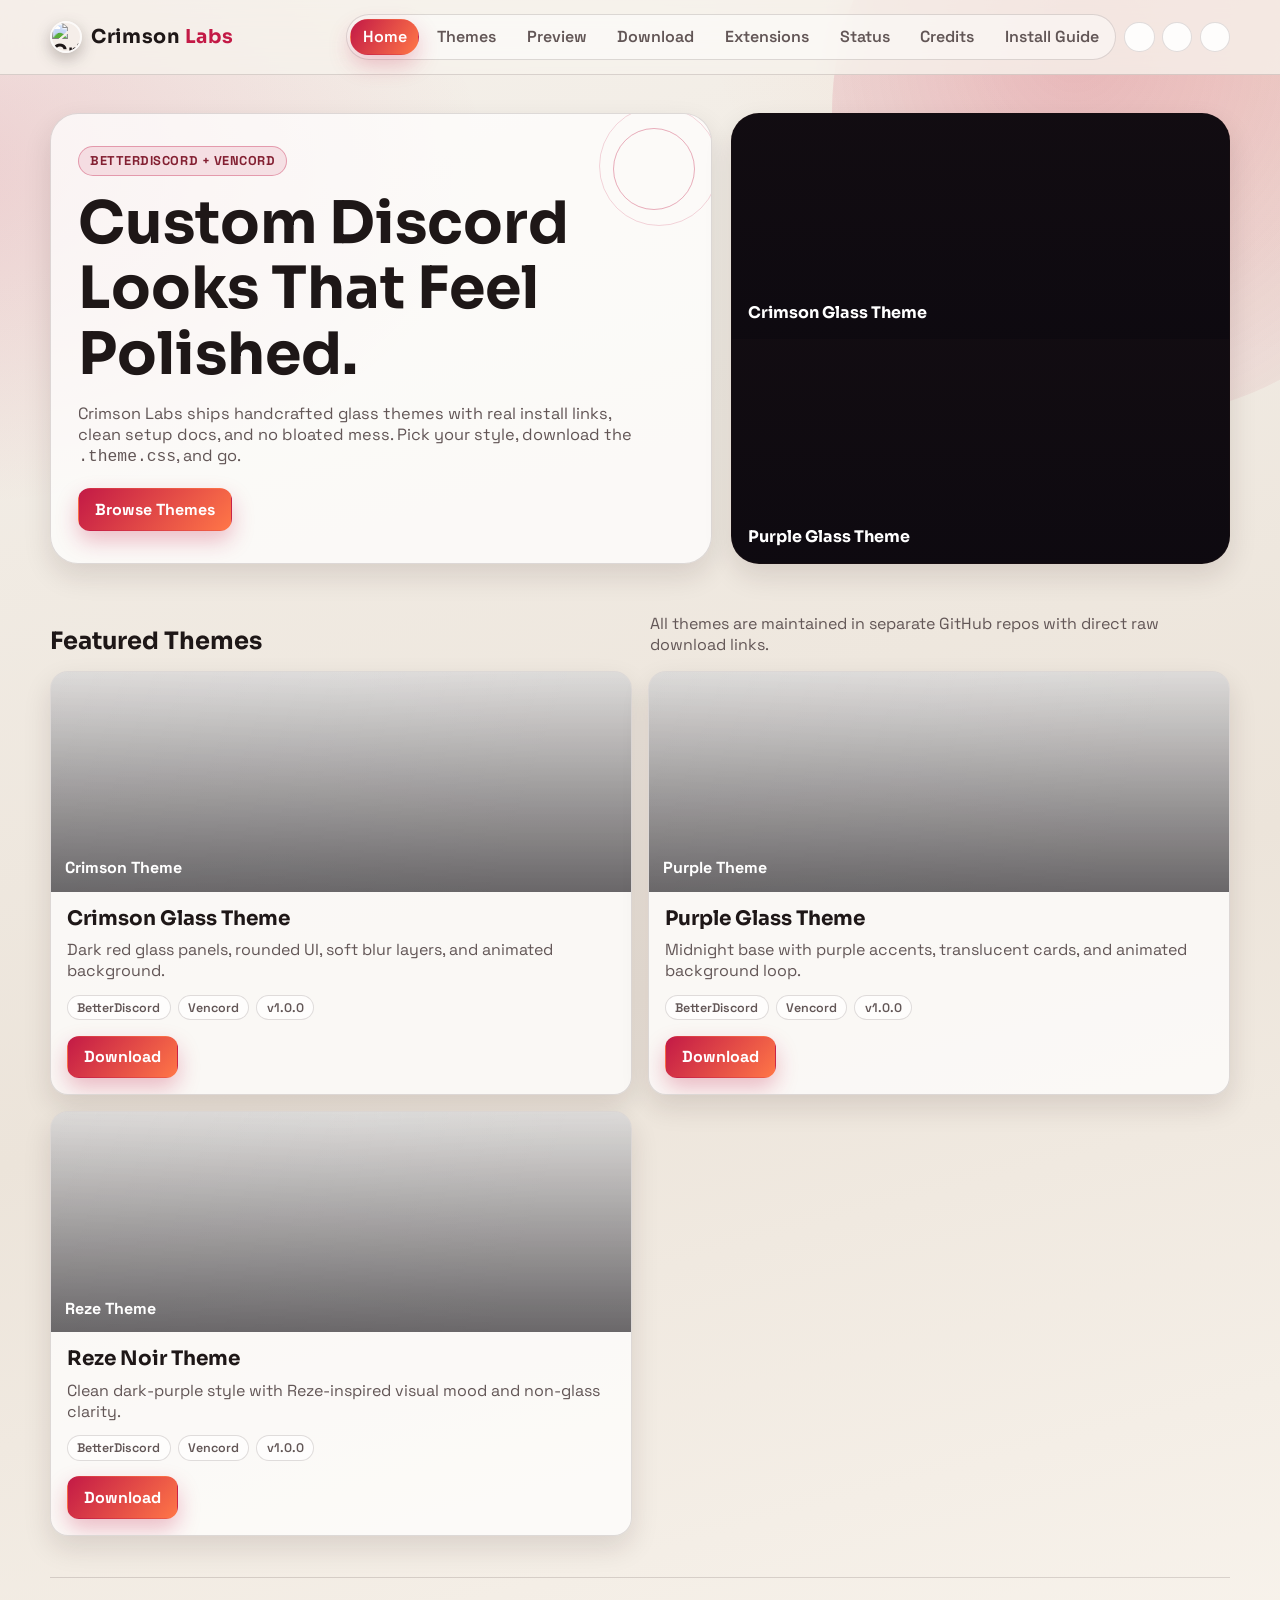
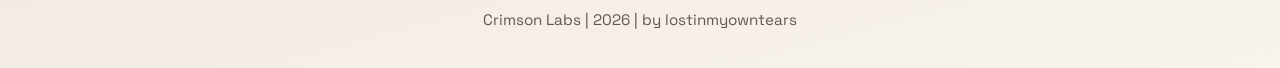
==== index.html @ ccd8589a "Integrate reze-theme across site and clean outdated text" ====
﻿<!doctype html>
<html lang="en">
  <head>
    <meta charset="UTF-8" />
    <meta name="viewport" content="width=device-width, initial-scale=1.0" />
    <title>Crimson Labs - Discord Themes</title>
    <meta
      name="description"
      content="Crimson Labs builds custom BetterDiscord and Vencord themes. Get direct downloads, install guides, and extension links."
    />
    <link rel="preconnect" href="https://fonts.googleapis.com" />
    <link rel="preconnect" href="https://fonts.gstatic.com" crossorigin />
    <link
      href="https://fonts.googleapis.com/css2?family=Sora:wght@500;700;800&family=Space+Grotesk:wght@400;500;600;700&display=swap"
      rel="stylesheet"
    />
    <link rel="stylesheet" href="assets/css/site.css" />
  </head>
  <body class="page-home">
    <header class="topbar">
      <div class="site-shell topbar-inner">
        <a class="brand" href="index.html">
          <img class="logo-mark" src="https://avatars.githubusercontent.com/u/284690579?v=4" alt="Crimson Labs avatar" />
          <span>Crimson <mark>Labs</mark></span>
        </a>
        <div class="top-right">
          <button class="nav-toggle" type="button" data-nav-toggle>Menu</button>
          <nav class="site-nav" data-nav>
            <a class="active" href="index.html">Home</a>
            <a href="themes.html">Themes</a>
            <a href="preview.html">Preview</a>
            <a href="download.html">Download</a>
            <a href="extensions.html">Extensions</a>
            <a href="status.html">Status</a>
            <a href="credits.html">Credits</a>
            <a href="install.html">Install Guide</a>
          </nav>
          <div class="social-top">
            <a class="social-dot" href="https://github.com/Crimson-Labs" target="_blank" rel="noreferrer" aria-label="GitHub">
              <img class="social-icon" src="https://cdn.simpleicons.org/github/181717" alt="" />
            </a>
            <a class="social-dot" href="https://discord.com/users/1503886610163433514" target="_blank" rel="noreferrer" aria-label="Discord">
              <img class="social-icon" src="https://cdn.simpleicons.org/discord/5865F2" alt="" />
            </a>
            <a class="social-dot" href="https://github.com/Crimson-Labs?tab=repositories" target="_blank" rel="noreferrer" aria-label="Repositories">
              <img class="social-icon" src="https://cdn.simpleicons.org/git/F05032" alt="" />
            </a>
          </div>
        </div>
      </div>
    </header>

    <main class="site-shell">
      <section class="hero">
        <div class="hero-copy fade-up">
          <span class="motion-ring r1"></span>
          <span class="motion-ring r2"></span>
          <span class="eyebrow">BetterDiscord + Vencord</span>
          <h1>Custom Discord Looks That Feel Polished.</h1>
          <p class="lead">
            Crimson Labs ships handcrafted glass themes with real install links, clean setup docs, and no bloated mess.
            Pick your style, download the <code>.theme.css</code>, and go.
          </p>
          <div class="cta-row">
            <a class="btn btn-primary" href="themes.html">Browse Themes</a>
          </div>
        </div>

        <aside class="hero-panel fade-up" data-parallax="7">
          <div class="theme-split">
            <div class="split-item crimson">
              <span class="split-label">Crimson Glass Theme</span>
            </div>
            <div class="split-item purple">
              <span class="split-label">Purple Glass Theme</span>
            </div>
          </div>
        </aside>
      </section>

      <section class="section">
        <div class="section-head fade-up">
          <h2>Featured Themes</h2>
          <p>All themes are maintained in separate GitHub repos with direct raw download links.</p>
        </div>

        <div class="grid">
          <article class="card fade-up">
            <div
              class="card-preview"
              style="background-image:url('https://raw.githubusercontent.com/Crimson-Labs/crimson-theme/main/crimson-bg.gif')"
            >
              <span>Crimson Theme</span>
            </div>
            <div class="card-body">
              <h3>Crimson Glass Theme</h3>
              <p>Dark red glass panels, rounded UI, soft blur layers, and animated background.</p>
              <div class="pill-row">
                <span class="pill">BetterDiscord</span>
                <span class="pill">Vencord</span>
                <span class="pill">v1.0.0</span>
              </div>
              <div class="actions">
                <a
                  class="btn btn-primary"
                  href="https://raw.githubusercontent.com/Crimson-Labs/crimson-theme/main/crimson.theme.css"
                  target="_blank"
                  rel="noreferrer"
                  >Download</a
                >
              </div>
            </div>
          </article>

          <article class="card fade-up">
            <div
              class="card-preview"
              style="background-image:url('https://raw.githubusercontent.com/Crimson-Labs/purple-theme/main/purple-bg.gif')"
            >
              <span>Purple Theme</span>
            </div>
            <div class="card-body">
              <h3>Purple Glass Theme</h3>
              <p>Midnight base with purple accents, translucent cards, and animated background loop.</p>
              <div class="pill-row">
                <span class="pill">BetterDiscord</span>
                <span class="pill">Vencord</span>
                <span class="pill">v1.0.0</span>
              </div>
              <div class="actions">
                <a
                  class="btn btn-primary"
                  href="https://raw.githubusercontent.com/Crimson-Labs/purple-theme/main/purple.theme.css"
                  target="_blank"
                  rel="noreferrer"
                  >Download</a
                >
              </div>
            </div>
          </article>

          <article class="card fade-up">
            <div
              class="card-preview"
              style="background-image:url('https://raw.githubusercontent.com/Crimson-Labs/reze-theme/main/reze-bg.png')"
            >
              <span>Reze Theme</span>
            </div>
            <div class="card-body">
              <h3>Reze Noir Theme</h3>
              <p>Clean dark-purple style with Reze-inspired visual mood and non-glass clarity.</p>
              <div class="pill-row">
                <span class="pill">BetterDiscord</span>
                <span class="pill">Vencord</span>
                <span class="pill">v1.0.0</span>
              </div>
              <div class="actions">
                <a
                  class="btn btn-primary"
                  href="https://raw.githubusercontent.com/Crimson-Labs/reze-theme/main/reze.theme.css"
                  target="_blank"
                  rel="noreferrer"
                  >Download</a
                >
              </div>
            </div>
          </article>
        </div>
      </section>

    </main>

    <footer class="site-shell footer">
      <p>Crimson Labs | 2026 | by lostinmyowntears</p>
    </footer>

    <script src="assets/js/site.js"></script>
  </body>
</html>
---- assets/css/site.css ----
:root {
  --bg: #f5f1eb;
  --bg-2: #ece4da;
  --surface: rgba(255, 255, 255, 0.72);
  --surface-strong: rgba(255, 255, 255, 0.9);
  --line: rgba(38, 20, 18, 0.14);
  --text: #1e1717;
  --text-muted: #625656;
  --accent: #c31a46;
  --accent-2: #ff7647;
  --shadow-soft: 0 12px 28px rgba(39, 16, 16, 0.12);
  --shadow-strong: 0 24px 58px rgba(39, 16, 16, 0.2);
  --radius-sm: 12px;
  --radius-md: 18px;
  --radius-lg: 28px;
  --max: 1180px;
}

*,
*::before,
*::after {
  box-sizing: border-box;
}

html {
  scroll-behavior: smooth;
}

body {
  margin: 0;
  min-height: 100vh;
  color: var(--text);
  font-family: "Space Grotesk", "Segoe UI", sans-serif;
  background:
    radial-gradient(900px 520px at -8% 10%, rgba(195, 26, 70, 0.16), transparent 66%),
    radial-gradient(860px 520px at 100% 0%, rgba(255, 118, 71, 0.12), transparent 68%),
    linear-gradient(165deg, var(--bg) 0%, var(--bg-2) 58%, #f8f3ec 100%);
  position: relative;
  overflow-x: hidden;
}

body::before,
body::after {
  content: "";
  position: fixed;
  z-index: -1;
  pointer-events: none;
}

body::before {
  width: 38rem;
  height: 38rem;
  border-radius: 50%;
  top: -12rem;
  right: -10rem;
  background: radial-gradient(circle at 40% 40%, rgba(195, 26, 70, 0.22), rgba(195, 26, 70, 0));
  animation: driftOrb 16s ease-in-out infinite alternate;
}

body::after {
  inset: 0;
  background-image: linear-gradient(rgba(255, 255, 255, 0.06) 1px, transparent 1px),
    linear-gradient(90deg, rgba(255, 255, 255, 0.06) 1px, transparent 1px);
  background-size: 44px 44px;
  mask-image: radial-gradient(circle at 50% 35%, rgba(0, 0, 0, 0.5), transparent 70%);
  opacity: 0.55;
}

@keyframes driftOrb {
  0% {
    transform: translateY(0) translateX(0) scale(1);
  }
  100% {
    transform: translateY(2.5rem) translateX(-2rem) scale(1.08);
  }
}

@keyframes glowPulse {
  0%,
  100% {
    opacity: 0.6;
    transform: scale(1);
  }
  50% {
    opacity: 1;
    transform: scale(1.06);
  }
}

@keyframes waveSweep {
  0% {
    transform: translateX(-35%) skewX(-25deg);
  }
  100% {
    transform: translateX(180%) skewX(-25deg);
  }
}

@keyframes floatCard {
  0%,
  100% {
    transform: translateY(0px);
  }
  50% {
    transform: translateY(-6px);
  }
}

a {
  color: inherit;
  text-decoration: none;
}

.site-shell {
  width: min(calc(100% - 2.2rem), var(--max));
  margin: 0 auto;
}

.topbar {
  position: sticky;
  top: 0;
  z-index: 20;
  backdrop-filter: blur(16px);
  background: rgba(247, 243, 236, 0.78);
  border-bottom: 1px solid var(--line);
}

.topbar-inner {
  display: flex;
  align-items: center;
  justify-content: space-between;
  gap: 1rem;
  padding: 0.9rem 0;
}

.brand {
  display: inline-flex;
  align-items: center;
  gap: 0.58rem;
  font-family: "Sora", sans-serif;
  font-size: 1.2rem;
  font-weight: 700;
  letter-spacing: 0.03em;
}

.brand mark {
  color: var(--accent);
  background: transparent;
  padding: 0;
}

.logo-mark {
  width: 2rem;
  height: 2rem;
  border-radius: 999px;
  object-fit: cover;
  border: 2px solid rgba(255, 255, 255, 0.7);
  box-shadow: 0 6px 16px rgba(20, 9, 9, 0.25);
}

.top-right {
  display: flex;
  align-items: center;
  gap: 0.55rem;
}

.site-nav {
  display: flex;
  align-items: center;
  gap: 0.35rem;
  padding: 0.2rem;
  border: 1px solid var(--line);
  border-radius: 999px;
  background: rgba(255, 255, 255, 0.45);
}

.site-nav a {
  font-weight: 600;
  color: var(--text-muted);
  border: 1px solid transparent;
  border-radius: 999px;
  padding: 0.43rem 0.72rem;
  transition: 0.22s ease;
  white-space: nowrap;
}

.site-nav a:hover {
  color: var(--text);
  border-color: var(--line);
  background: rgba(255, 255, 255, 0.56);
}

.site-nav a.active {
  color: #fff;
  border-color: transparent;
  background: linear-gradient(120deg, var(--accent), var(--accent-2));
  box-shadow: 0 10px 22px rgba(195, 26, 70, 0.25);
}

.social-top {
  display: flex;
  align-items: center;
  gap: 0.45rem;
}

.social-dot {
  width: 1.9rem;
  height: 1.9rem;
  display: inline-flex;
  align-items: center;
  justify-content: center;
  border-radius: 999px;
  border: 1px solid var(--line);
  background: var(--surface-strong);
  transition: transform 0.2s ease, box-shadow 0.2s ease;
}

.social-dot:hover {
  transform: translateY(-2px);
  box-shadow: 0 8px 18px rgba(195, 26, 70, 0.2);
}

.social-icon {
  width: 1.02rem;
  height: 1.02rem;
  display: block;
  object-fit: contain;
  margin: 0 auto;
}

.nav-toggle {
  display: none;
  border: 1px solid var(--line);
  background: var(--surface-strong);
  border-radius: 999px;
  padding: 0.45rem 0.8rem;
  font: inherit;
  font-weight: 600;
}

.hero {
  display: grid;
  grid-template-columns: 1.14fr 0.86fr;
  gap: 1.2rem;
  padding: 2.4rem 0 1.6rem;
}

.hero-copy {
  background: var(--surface);
  border: 1px solid var(--line);
  border-radius: var(--radius-lg);
  box-shadow: var(--shadow-soft);
  padding: 2rem 1.7rem;
  position: relative;
  overflow: hidden;
}

.hero-copy::after {
  content: "";
  position: absolute;
  inset: 0;
  background: linear-gradient(95deg, transparent 25%, rgba(255, 255, 255, 0.3) 50%, transparent 75%);
  transform: translateX(-130%);
  animation: waveSweep 7.5s ease-in-out infinite;
  pointer-events: none;
}

.eyebrow {
  display: inline-flex;
  align-items: center;
  gap: 0.4rem;
  border: 1px solid rgba(195, 26, 70, 0.35);
  background: rgba(195, 26, 70, 0.1);
  color: #832032;
  border-radius: 999px;
  padding: 0.32rem 0.7rem;
  font-size: 0.8rem;
  font-weight: 700;
  letter-spacing: 0.04em;
  text-transform: uppercase;
}

h1,
h2,
h3 {
  font-family: "Sora", sans-serif;
  line-height: 1.12;
  margin: 0;
}

h1 {
  margin-top: 0.95rem;
  font-size: clamp(2rem, 5vw, 3.65rem);
}

.lead {
  margin-top: 1rem;
  color: var(--text-muted);
  font-size: 1.02rem;
  max-width: 56ch;
}

.cta-row {
  margin-top: 1.4rem;
  display: flex;
  flex-wrap: wrap;
  gap: 0.65rem;
}

.btn {
  display: inline-flex;
  align-items: center;
  justify-content: center;
  gap: 0.45rem;
  padding: 0.62rem 1rem;
  border-radius: 12px;
  border: 1px solid transparent;
  font-weight: 700;
  transition: transform 0.22s ease, box-shadow 0.22s ease, background 0.22s ease;
}

.btn:hover {
  transform: translateY(-2px);
}

.btn-primary {
  color: #fff;
  background: linear-gradient(130deg, var(--accent), var(--accent-2));
  box-shadow: 0 10px 22px rgba(195, 26, 70, 0.28);
}

.btn-secondary {
  color: var(--text);
  background: rgba(255, 255, 255, 0.87);
  border-color: var(--line);
}

.hero-panel {
  border-radius: var(--radius-lg);
  border: 1px solid var(--line);
  overflow: hidden;
  box-shadow: var(--shadow-soft);
  background: #130d12;
  position: relative;
  animation: floatCard 6s ease-in-out infinite;
}

.theme-split {
  display: grid;
  grid-template-rows: 1fr 1fr;
  height: 100%;
  min-height: 380px;
}

.split-item {
  position: relative;
  overflow: hidden;
}

.split-item::before {
  content: "";
  position: absolute;
  inset: 0;
  background-size: cover;
  background-position: center;
  filter: saturate(115%);
  transform: scale(1.04);
}

.split-item::after {
  content: "";
  position: absolute;
  inset: 0;
  background: linear-gradient(to top, rgba(11, 8, 15, 0.66), rgba(11, 8, 15, 0.15));
}

.split-item.crimson::before {
  background-image: url("https://raw.githubusercontent.com/Crimson-Labs/crimson-theme/main/crimson-bg.gif");
}

.split-item.purple::before {
  background-image: url("https://raw.githubusercontent.com/Crimson-Labs/purple-theme/main/purple-bg.gif");
}

.split-item.reze::before {
  background-image: url("https://raw.githubusercontent.com/Crimson-Labs/reze-theme/main/reze-bg.png");
}

.split-label {
  position: absolute;
  left: 1rem;
  bottom: 1rem;
  z-index: 1;
  color: #fff;
  font-weight: 700;
  font-family: "Sora", sans-serif;
}

.section {
  padding: 1.45rem 0 2rem;
}

.section-head {
  display: flex;
  justify-content: space-between;
  align-items: end;
  gap: 1rem;
  margin-bottom: 1rem;
}

.section-head p {
  margin: 0;
  color: var(--text-muted);
  max-width: 58ch;
}

.grid {
  display: grid;
  grid-template-columns: repeat(2, minmax(0, 1fr));
  gap: 1rem;
}

.card {
  background: var(--surface);
  border: 1px solid var(--line);
  border-radius: var(--radius-md);
  overflow: hidden;
  box-shadow: var(--shadow-soft);
  transition: transform 0.28s ease, box-shadow 0.28s ease;
}

.card:hover {
  transform: translateY(-6px);
  box-shadow: var(--shadow-strong);
}

.card-preview {
  height: 220px;
  background-size: cover;
  background-position: center;
  position: relative;
}

.card-preview::before {
  content: "";
  position: absolute;
  inset: 0;
  background: linear-gradient(110deg, transparent 0%, rgba(255, 255, 255, 0.14) 45%, transparent 80%);
  animation: waveSweep 8s linear infinite;
}

.card-preview::after {
  content: "";
  position: absolute;
  inset: 0;
  background: linear-gradient(to top, rgba(9, 6, 11, 0.6), rgba(9, 6, 11, 0.12));
}

.card-preview span {
  position: absolute;
  left: 0.85rem;
  bottom: 0.85rem;
  z-index: 1;
  color: #fff;
  font-weight: 700;
}

.card-body {
  padding: 1rem;
}

.card-body h3 {
  font-size: 1.25rem;
}

.card-body p {
  margin: 0.55rem 0 0;
  color: var(--text-muted);
}

.pill-row {
  display: flex;
  flex-wrap: wrap;
  gap: 0.45rem;
  margin-top: 0.85rem;
}

.pill {
  border-radius: 999px;
  border: 1px solid var(--line);
  background: rgba(255, 255, 255, 0.66);
  padding: 0.24rem 0.58rem;
  font-size: 0.78rem;
  font-weight: 600;
  color: var(--text-muted);
}

.actions {
  margin-top: 0.95rem;
  display: flex;
  flex-wrap: wrap;
  gap: 0.55rem;
}

.inline-code {
  margin-top: 0.85rem;
  background: rgba(21, 16, 22, 0.94);
  color: #f4edf8;
  border-radius: 12px;
  border: 1px solid rgba(255, 255, 255, 0.1);
  padding: 0.75rem;
  font-family: "JetBrains Mono", Consolas, monospace;
  font-size: 0.82rem;
  overflow-x: auto;
}

.mini-grid {
  display: grid;
  grid-template-columns: repeat(3, minmax(0, 1fr));
  gap: 0.85rem;
}

.mini-card {
  background: var(--surface);
  border: 1px solid var(--line);
  border-radius: 16px;
  padding: 0.95rem;
  transition: transform 0.25s ease;
}

.mini-card:hover {
  transform: translateY(-4px);
}

.mini-card h3 {
  font-size: 1rem;
}

.mini-card p {
  color: var(--text-muted);
  margin: 0.5rem 0 0.85rem;
}

.list {
  margin: 0.6rem 0 0;
  padding-left: 1rem;
  color: var(--text-muted);
}

.list li + li {
  margin-top: 0.36rem;
}

.notice {
  margin-top: 1.1rem;
  border-radius: 16px;
  border: 1px solid rgba(195, 26, 70, 0.3);
  background: rgba(195, 26, 70, 0.09);
  padding: 0.9rem 1rem;
  color: #7a2839;
  font-weight: 600;
}

.footer {
  margin-top: 0.6rem;
  border-top: 1px solid var(--line);
  padding: 1rem 0 1.5rem;
  color: var(--text-muted);
  font-size: 0.95rem;
  text-align: center;
}

.fade-up {
  opacity: 0;
  transform: translateY(22px);
}

.fade-up.is-visible {
  opacity: 1;
  transform: translateY(0);
  transition: opacity 0.6s ease, transform 0.6s ease;
  transition-delay: var(--delay, 0ms);
}

.motion-ring {
  position: absolute;
  border-radius: 999px;
  border: 1px solid rgba(195, 26, 70, 0.35);
  pointer-events: none;
}

.motion-ring.r1 {
  width: 82px;
  height: 82px;
  right: 16px;
  top: 14px;
  animation: glowPulse 4.2s ease-in-out infinite;
}

.motion-ring.r2 {
  width: 120px;
  height: 120px;
  right: -8px;
  top: -8px;
  opacity: 0.5;
  animation: glowPulse 5.1s ease-in-out infinite reverse;
}

/* Themes page unique layout */
.theme-showcase {
  display: grid;
  gap: 1rem;
}

.theme-row {
  display: grid;
  grid-template-columns: 340px 1fr;
  border: 1px solid var(--line);
  border-radius: var(--radius-md);
  background: var(--surface);
  overflow: hidden;
  box-shadow: var(--shadow-soft);
}

.theme-art {
  min-height: 250px;
  position: relative;
  background-size: cover;
  background-position: center;
}

.preview-grid {
  display: grid;
  grid-template-columns: repeat(3, minmax(0, 1fr));
  gap: 1rem;
}

.preview-card {
  border: 1px solid var(--line);
  border-radius: var(--radius-md);
  background: var(--surface);
  overflow: hidden;
  box-shadow: var(--shadow-soft);
}

.preview-media {
  width: 100%;
  aspect-ratio: 16 / 10;
  object-fit: cover;
  display: block;
}

.preview-body {
  padding: 0.9rem;
}

.status-grid {
  display: grid;
  grid-template-columns: repeat(2, minmax(0, 1fr));
  gap: 0.85rem;
}

.status-card {
  border: 1px solid var(--line);
  border-radius: 14px;
  background: var(--surface);
  box-shadow: var(--shadow-soft);
  padding: 0.9rem;
}

.status-card h3 {
  font-size: 0.98rem;
}

.status-meta {
  margin-top: 0.7rem;
  display: grid;
  grid-template-columns: 1fr 1fr;
  gap: 0.55rem;
}

.status-meta div {
  border: 1px solid var(--line);
  border-radius: 10px;
  padding: 0.45rem 0.5rem;
  background: rgba(255, 255, 255, 0.66);
}

.status-meta small {
  display: block;
  color: var(--text-muted);
  font-size: 0.74rem;
}

.status-meta strong {
  font-size: 1rem;
}

.theme-art::after {
  content: "";
  position: absolute;
  inset: 0;
  background: linear-gradient(to top, rgba(8, 6, 10, 0.55), rgba(8, 6, 10, 0.05));
}

.theme-art span {
  position: absolute;
  left: 0.8rem;
  bottom: 0.8rem;
  z-index: 1;
  color: #fff;
  font-weight: 700;
}

.theme-content {
  padding: 1rem;
}

.theme-meta {
  margin-top: 0.9rem;
  display: grid;
  grid-template-columns: repeat(3, minmax(0, 1fr));
  gap: 0.6rem;
}

.meta-tile {
  border: 1px solid var(--line);
  border-radius: 12px;
  background: rgba(255, 255, 255, 0.62);
  padding: 0.6rem;
}

.meta-tile strong {
  display: block;
  font-size: 0.82rem;
}

.meta-tile span {
  color: var(--text-muted);
  font-size: 0.82rem;
}

/* Extensions page unique layout */
.extension-board {
  display: grid;
  grid-template-columns: 1fr 1fr;
  gap: 1rem;
}

.ext-column {
  border: 1px solid var(--line);
  border-radius: var(--radius-md);
  background: var(--surface);
  box-shadow: var(--shadow-soft);
  padding: 1rem;
}

.ext-column h3 {
  margin-bottom: 0.75rem;
}

.ext-item {
  display: grid;
  grid-template-columns: auto 1fr auto;
  align-items: center;
  gap: 0.7rem;
  border: 1px solid var(--line);
  border-radius: 12px;
  background: rgba(255, 255, 255, 0.68);
  padding: 0.65rem;
}

.ext-item + .ext-item {
  margin-top: 0.58rem;
}

.ext-index {
  width: 1.8rem;
  height: 1.8rem;
  border-radius: 999px;
  display: inline-flex;
  align-items: center;
  justify-content: center;
  font-size: 0.76rem;
  font-weight: 700;
  color: #fff;
  background: linear-gradient(120deg, var(--accent), var(--accent-2));
}

.ext-item p {
  margin: 0;
  color: var(--text-muted);
  font-size: 0.9rem;
}

.ext-item a {
  font-weight: 700;
  font-size: 0.86rem;
}

/* Install page unique layout */
.steps-flow {
  display: grid;
  gap: 0.8rem;
}

.step-card {
  display: grid;
  grid-template-columns: auto 1fr;
  gap: 0.85rem;
  border: 1px solid var(--line);
  border-radius: var(--radius-md);
  background: var(--surface);
  box-shadow: var(--shadow-soft);
  padding: 0.95rem;
}

.step-no {
  width: 2.2rem;
  height: 2.2rem;
  border-radius: 999px;
  display: inline-flex;
  align-items: center;
  justify-content: center;
  font-weight: 700;
  color: #fff;
  background: linear-gradient(120deg, var(--accent), var(--accent-2));
}

.step-card p {
  margin: 0.4rem 0 0;
  color: var(--text-muted);
}

/* Credits page unique layout */
.credits-shell {
  padding-top: 1.7rem;
}

.credits-intro {
  display: grid;
  grid-template-columns: 1.2fr 0.8fr;
  gap: 1rem;
  align-items: stretch;
}

.credits-title {
  border: 1px solid var(--line);
  border-radius: var(--radius-lg);
  background: var(--surface);
  box-shadow: var(--shadow-soft);
  padding: 1.4rem;
}

.credits-title h1 {
  margin-top: 0.65rem;
}

.credits-title p {
  margin: 0.75rem 0 0;
  color: var(--text-muted);
  max-width: 60ch;
}

.credits-quote {
  margin: 0;
  border: 1px solid var(--line);
  border-radius: var(--radius-lg);
  background: linear-gradient(145deg, rgba(255, 255, 255, 0.8), rgba(255, 242, 237, 0.72));
  box-shadow: var(--shadow-soft);
  padding: 1.4rem;
  display: grid;
  place-items: center;
  text-align: center;
  font-family: "Sora", sans-serif;
  font-size: 1.08rem;
  line-height: 1.35;
  color: #7a2a3e;
}

.credits-people {
  display: grid;
  grid-template-columns: 1fr 1fr;
  gap: 1rem;
}

.credit-spotlight {
  border: 1px solid var(--line);
  border-radius: var(--radius-md);
  background: var(--surface);
  box-shadow: var(--shadow-soft);
  padding: 1.1rem;
}

.credit-label {
  margin: 0;
  font-size: 0.76rem;
  text-transform: uppercase;
  letter-spacing: 0.08em;
  color: var(--text-muted);
}

.credit-spotlight h2 {
  margin-top: 0.45rem;
}

.credit-spotlight h2 a {
  text-decoration: underline;
  text-decoration-thickness: 2px;
  text-underline-offset: 4px;
}

.credit-spotlight p {
  margin: 0.55rem 0 0;
  color: var(--text-muted);
}

.credits-matrix .matrix-grid {
  display: grid;
  gap: 0.7rem;
}

.matrix-row {
  display: grid;
  grid-template-columns: 1fr 1fr auto;
  align-items: center;
  gap: 1rem;
  border: 1px solid var(--line);
  border-radius: 14px;
  background: var(--surface);
  box-shadow: var(--shadow-soft);
  padding: 0.85rem 0.95rem;
}

.matrix-row p {
  margin: 0;
  color: var(--text-muted);
}

.matrix-row a {
  font-weight: 700;
}

.tos-card {
  border: 1px solid var(--line);
  border-radius: var(--radius-md);
  background: var(--surface);
  box-shadow: var(--shadow-soft);
  padding: 0.75rem 1rem;
}

/* 404 center */
body.page-404 {
  display: flex;
  flex-direction: column;
}

body.page-404 main {
  flex: 1;
  display: grid;
  place-items: center;
}

body.page-404 .hero {
  grid-template-columns: 1fr;
  width: min(100%, 720px);
  padding: 1rem 0;
}

@media (max-width: 1024px) {
  .top-right {
    gap: 0.45rem;
  }

  .site-nav a {
    padding: 0.42rem 0.7rem;
  }
}

@media (max-width: 960px) {
  .hero {
    grid-template-columns: 1fr;
  }

  .theme-split {
    min-height: 300px;
  }

  .grid,
  .mini-grid,
  .extension-board,
  .preview-grid,
  .status-grid {
    grid-template-columns: 1fr;
  }

  .theme-row {
    grid-template-columns: 1fr;
  }

  .theme-meta {
    grid-template-columns: 1fr;
  }

  .credits-intro,
  .credits-people {
    grid-template-columns: 1fr;
  }

  .matrix-row {
    grid-template-columns: 1fr;
    gap: 0.35rem;
  }
}

@media (max-width: 760px) {
  .topbar-inner {
    flex-wrap: wrap;
  }

  .top-right {
    width: 100%;
    display: grid;
    grid-template-columns: 1fr auto;
    align-items: center;
  }

  .nav-toggle {
    display: inline-flex;
  }

  .site-nav {
    grid-column: 1 / -1;
    width: 100%;
    display: none;
    border-top: 1px solid var(--line);
    padding-top: 0.7rem;
    margin-top: 0.35rem;
    flex-wrap: wrap;
  }

  .site-nav.open {
    display: flex;
  }

  body::before {
    width: 28rem;
    height: 28rem;
  }
}

@media (prefers-reduced-motion: reduce) {
  *,
  *::before,
  *::after {
    animation: none !important;
    transition: none !important;
    scroll-behavior: auto !important;
  }
}
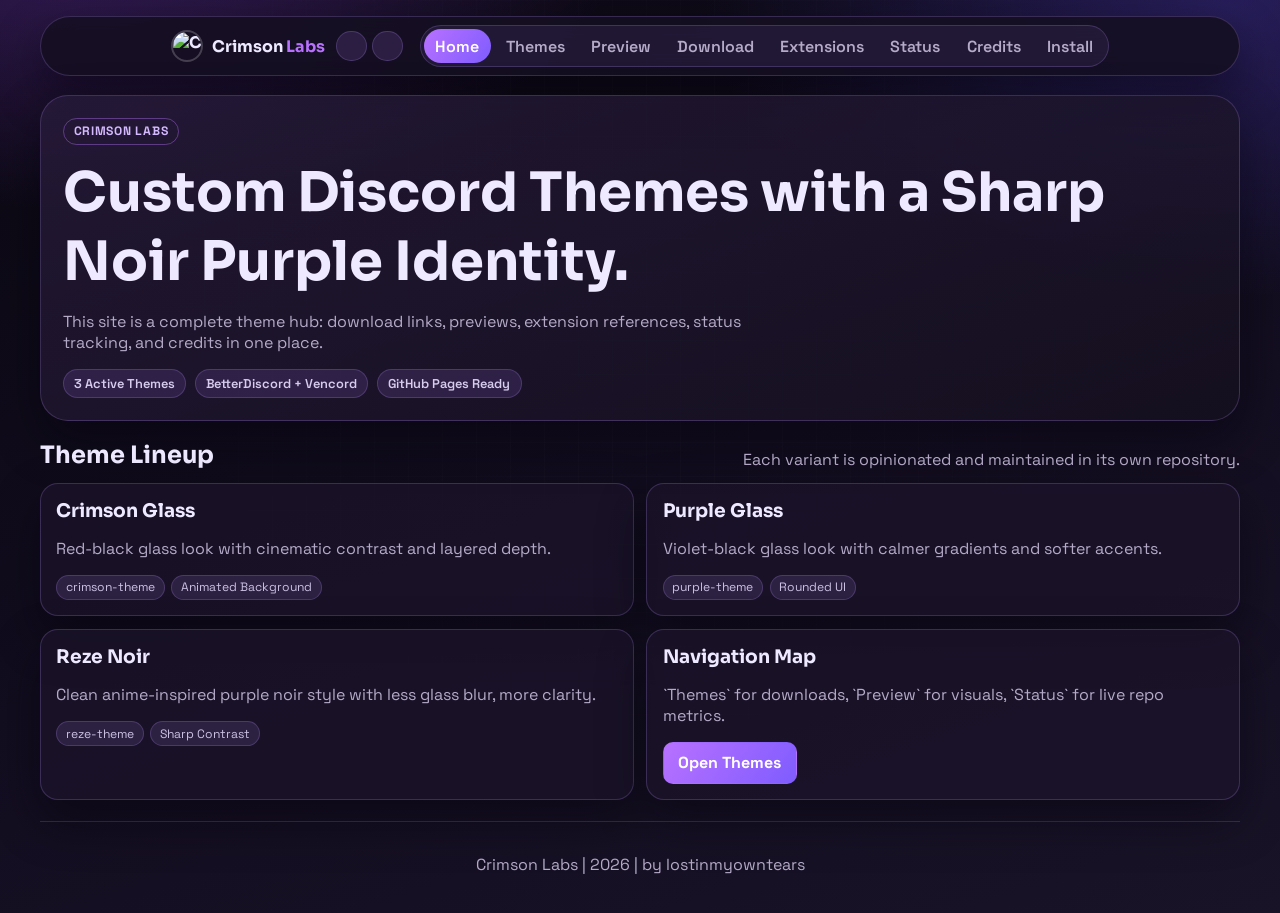
==== commit 3fd3f276: "Full noir-purple redesign, reze-theme integration, unique page layouts, and 404 parity" ====
--- a/index.html
+++ b/index.html
@@ -1,13 +1,10 @@
-﻿<!doctype html>
+<!doctype html>
 <html lang="en">
   <head>
     <meta charset="UTF-8" />
     <meta name="viewport" content="width=device-width, initial-scale=1.0" />
-    <title>Crimson Labs - Discord Themes</title>
-    <meta
-      name="description"
-      content="Crimson Labs builds custom BetterDiscord and Vencord themes. Get direct downloads, install guides, and extension links."
-    />
+    <title>Crimson Labs - Home</title>
+    <meta name="description" content="Crimson Labs custom themes for BetterDiscord and Vencord." />
     <link rel="preconnect" href="https://fonts.googleapis.com" />
     <link rel="preconnect" href="https://fonts.gstatic.com" crossorigin />
     <link
@@ -17,165 +14,100 @@
     <link rel="stylesheet" href="assets/css/site.css" />
   </head>
   <body class="page-home">
-    <header class="topbar">
+    <header class="topbar-wrap">
       <div class="site-shell topbar-inner">
         <a class="brand" href="index.html">
           <img class="logo-mark" src="https://avatars.githubusercontent.com/u/284690579?v=4" alt="Crimson Labs avatar" />
           <span>Crimson <mark>Labs</mark></span>
         </a>
-        <div class="top-right">
-          <button class="nav-toggle" type="button" data-nav-toggle>Menu</button>
-          <nav class="site-nav" data-nav>
-            <a class="active" href="index.html">Home</a>
-            <a href="themes.html">Themes</a>
-            <a href="preview.html">Preview</a>
-            <a href="download.html">Download</a>
-            <a href="extensions.html">Extensions</a>
-            <a href="status.html">Status</a>
-            <a href="credits.html">Credits</a>
-            <a href="install.html">Install Guide</a>
-          </nav>
-          <div class="social-top">
-            <a class="social-dot" href="https://github.com/Crimson-Labs" target="_blank" rel="noreferrer" aria-label="GitHub">
-              <img class="social-icon" src="https://cdn.simpleicons.org/github/181717" alt="" />
-            </a>
-            <a class="social-dot" href="https://discord.com/users/1503886610163433514" target="_blank" rel="noreferrer" aria-label="Discord">
-              <img class="social-icon" src="https://cdn.simpleicons.org/discord/5865F2" alt="" />
-            </a>
-            <a class="social-dot" href="https://github.com/Crimson-Labs?tab=repositories" target="_blank" rel="noreferrer" aria-label="Repositories">
-              <img class="social-icon" src="https://cdn.simpleicons.org/git/F05032" alt="" />
-            </a>
-          </div>
+        <div class="social-top">
+          <a class="social-dot" href="https://github.com/Crimson-Labs" target="_blank" rel="noreferrer" aria-label="GitHub">
+            <img class="social-icon" src="https://cdn.simpleicons.org/github/ffffff" alt="" />
+          </a>
+          <a class="social-dot" href="https://discord.com/users/1503886610163433514" target="_blank" rel="noreferrer" aria-label="Discord">
+            <img class="social-icon" src="https://cdn.simpleicons.org/discord/ffffff" alt="" />
+          </a>
         </div>
+        <button class="nav-toggle" type="button" data-nav-toggle>Menu</button>
+        <nav class="site-nav" data-nav>
+          <a class="active" href="index.html">Home</a>
+          <a href="themes.html">Themes</a>
+          <a href="preview.html">Preview</a>
+          <a href="download.html">Download</a>
+          <a href="extensions.html">Extensions</a>
+          <a href="status.html">Status</a>
+          <a href="credits.html">Credits</a>
+          <a href="install.html">Install</a>
+        </nav>
       </div>
     </header>
 
     <main class="site-shell">
-      <section class="hero">
-        <div class="hero-copy fade-up">
-          <span class="motion-ring r1"></span>
-          <span class="motion-ring r2"></span>
-          <span class="eyebrow">BetterDiscord + Vencord</span>
-          <h1>Custom Discord Looks That Feel Polished.</h1>
-          <p class="lead">
-            Crimson Labs ships handcrafted glass themes with real install links, clean setup docs, and no bloated mess.
-            Pick your style, download the <code>.theme.css</code>, and go.
-          </p>
-          <div class="cta-row">
-            <a class="btn btn-primary" href="themes.html">Browse Themes</a>
-          </div>
+      <section class="hero fade-up">
+        <span class="eyebrow">Crimson Labs</span>
+        <h1>Custom Discord Themes with a Sharp Noir Purple Identity.</h1>
+        <p class="lead">
+          This site is a complete theme hub: download links, previews, extension references, status tracking, and credits in one place.
+        </p>
+        <div class="hero-metrics">
+          <span class="chip">3 Active Themes</span>
+          <span class="chip">BetterDiscord + Vencord</span>
+          <span class="chip">GitHub Pages Ready</span>
         </div>
-
-        <aside class="hero-panel fade-up" data-parallax="7">
-          <div class="theme-split">
-            <div class="split-item crimson">
-              <span class="split-label">Crimson Glass Theme</span>
-            </div>
-            <div class="split-item purple">
-              <span class="split-label">Purple Glass Theme</span>
-            </div>
-          </div>
-        </aside>
       </section>
 
       <section class="section">
         <div class="section-head fade-up">
-          <h2>Featured Themes</h2>
-          <p>All themes are maintained in separate GitHub repos with direct raw download links.</p>
+          <h2>Theme Lineup</h2>
+          <p>Each variant is opinionated and maintained in its own repository.</p>
         </div>
-
         <div class="grid">
           <article class="card fade-up">
-            <div
-              class="card-preview"
-              style="background-image:url('https://raw.githubusercontent.com/Crimson-Labs/crimson-theme/main/crimson-bg.gif')"
-            >
-              <span>Crimson Theme</span>
-            </div>
             <div class="card-body">
-              <h3>Crimson Glass Theme</h3>
-              <p>Dark red glass panels, rounded UI, soft blur layers, and animated background.</p>
+              <h3>Crimson Glass</h3>
+              <p>Red-black glass look with cinematic contrast and layered depth.</p>
               <div class="pill-row">
-                <span class="pill">BetterDiscord</span>
-                <span class="pill">Vencord</span>
-                <span class="pill">v1.0.0</span>
-              </div>
-              <div class="actions">
-                <a
-                  class="btn btn-primary"
-                  href="https://raw.githubusercontent.com/Crimson-Labs/crimson-theme/main/crimson.theme.css"
-                  target="_blank"
-                  rel="noreferrer"
-                  >Download</a
-                >
+                <span class="pill">crimson-theme</span>
+                <span class="pill">Animated Background</span>
               </div>
             </div>
           </article>
-
           <article class="card fade-up">
-            <div
-              class="card-preview"
-              style="background-image:url('https://raw.githubusercontent.com/Crimson-Labs/purple-theme/main/purple-bg.gif')"
-            >
-              <span>Purple Theme</span>
-            </div>
             <div class="card-body">
-              <h3>Purple Glass Theme</h3>
-              <p>Midnight base with purple accents, translucent cards, and animated background loop.</p>
+              <h3>Purple Glass</h3>
+              <p>Violet-black glass look with calmer gradients and softer accents.</p>
               <div class="pill-row">
-                <span class="pill">BetterDiscord</span>
-                <span class="pill">Vencord</span>
-                <span class="pill">v1.0.0</span>
-              </div>
-              <div class="actions">
-                <a
-                  class="btn btn-primary"
-                  href="https://raw.githubusercontent.com/Crimson-Labs/purple-theme/main/purple.theme.css"
-                  target="_blank"
-                  rel="noreferrer"
-                  >Download</a
-                >
+                <span class="pill">purple-theme</span>
+                <span class="pill">Rounded UI</span>
               </div>
             </div>
           </article>
-
           <article class="card fade-up">
-            <div
-              class="card-preview"
-              style="background-image:url('https://raw.githubusercontent.com/Crimson-Labs/reze-theme/main/reze-bg.png')"
-            >
-              <span>Reze Theme</span>
+            <div class="card-body">
+              <h3>Reze Noir</h3>
+              <p>Clean anime-inspired purple noir style with less glass blur, more clarity.</p>
+              <div class="pill-row">
+                <span class="pill">reze-theme</span>
+                <span class="pill">Sharp Contrast</span>
+              </div>
             </div>
+          </article>
+          <article class="card fade-up">
             <div class="card-body">
-              <h3>Reze Noir Theme</h3>
-              <p>Clean dark-purple style with Reze-inspired visual mood and non-glass clarity.</p>
-              <div class="pill-row">
-                <span class="pill">BetterDiscord</span>
-                <span class="pill">Vencord</span>
-                <span class="pill">v1.0.0</span>
-              </div>
+              <h3>Navigation Map</h3>
+              <p>`Themes` for downloads, `Preview` for visuals, `Status` for live repo metrics.</p>
               <div class="actions">
-                <a
-                  class="btn btn-primary"
-                  href="https://raw.githubusercontent.com/Crimson-Labs/reze-theme/main/reze.theme.css"
-                  target="_blank"
-                  rel="noreferrer"
-                  >Download</a
-                >
+                <a class="btn btn-primary" href="themes.html">Open Themes</a>
               </div>
             </div>
           </article>
         </div>
       </section>
-
     </main>
 
     <footer class="site-shell footer">
       <p>Crimson Labs | 2026 | by lostinmyowntears</p>
     </footer>
-
     <script src="assets/js/site.js"></script>
   </body>
 </html>
-
-
--- a/assets/css/site.css
+++ b/assets/css/site.css
@@ -1,19 +1,21 @@
 :root {
-  --bg: #f5f1eb;
-  --bg-2: #ece4da;
-  --surface: rgba(255, 255, 255, 0.72);
-  --surface-strong: rgba(255, 255, 255, 0.9);
-  --line: rgba(38, 20, 18, 0.14);
-  --text: #1e1717;
-  --text-muted: #625656;
-  --accent: #c31a46;
-  --accent-2: #ff7647;
-  --shadow-soft: 0 12px 28px rgba(39, 16, 16, 0.12);
-  --shadow-strong: 0 24px 58px rgba(39, 16, 16, 0.2);
+  --bg-0: #0b0812;
+  --bg-1: #120d1f;
+  --bg-2: #191328;
+  --surface: rgba(27, 20, 41, 0.78);
+  --surface-2: rgba(38, 26, 56, 0.72);
+  --line: rgba(183, 144, 255, 0.22);
+  --text: #eee9ff;
+  --text-muted: #b5abc9;
+  --brand: #b871ff;
+  --brand-2: #7f5cff;
+  --good: #6be8be;
+  --warn: #ffd277;
+  --max: 1200px;
   --radius-sm: 12px;
   --radius-md: 18px;
   --radius-lg: 28px;
-  --max: 1180px;
+  --shadow: 0 20px 48px rgba(5, 2, 11, 0.45);
 }
 
 *,
@@ -28,82 +30,24 @@
 
 body {
   margin: 0;
-  min-height: 100vh;
   color: var(--text);
   font-family: "Space Grotesk", "Segoe UI", sans-serif;
   background:
-    radial-gradient(900px 520px at -8% 10%, rgba(195, 26, 70, 0.16), transparent 66%),
-    radial-gradient(860px 520px at 100% 0%, rgba(255, 118, 71, 0.12), transparent 68%),
-    linear-gradient(165deg, var(--bg) 0%, var(--bg-2) 58%, #f8f3ec 100%);
-  position: relative;
-  overflow-x: hidden;
-}
-
-body::before,
-body::after {
+    radial-gradient(880px 500px at 6% -12%, rgba(154, 73, 255, 0.34), transparent 64%),
+    radial-gradient(850px 480px at 96% 0%, rgba(99, 77, 255, 0.28), transparent 62%),
+    linear-gradient(160deg, var(--bg-0) 0%, var(--bg-1) 52%, var(--bg-2) 100%);
+  min-height: 100vh;
+}
+
+body::before {
   content: "";
   position: fixed;
-  z-index: -1;
+  inset: 0;
   pointer-events: none;
-}
-
-body::before {
-  width: 38rem;
-  height: 38rem;
-  border-radius: 50%;
-  top: -12rem;
-  right: -10rem;
-  background: radial-gradient(circle at 40% 40%, rgba(195, 26, 70, 0.22), rgba(195, 26, 70, 0));
-  animation: driftOrb 16s ease-in-out infinite alternate;
-}
-
-body::after {
-  inset: 0;
-  background-image: linear-gradient(rgba(255, 255, 255, 0.06) 1px, transparent 1px),
-    linear-gradient(90deg, rgba(255, 255, 255, 0.06) 1px, transparent 1px);
-  background-size: 44px 44px;
-  mask-image: radial-gradient(circle at 50% 35%, rgba(0, 0, 0, 0.5), transparent 70%);
-  opacity: 0.55;
-}
-
-@keyframes driftOrb {
-  0% {
-    transform: translateY(0) translateX(0) scale(1);
-  }
-  100% {
-    transform: translateY(2.5rem) translateX(-2rem) scale(1.08);
-  }
-}
-
-@keyframes glowPulse {
-  0%,
-  100% {
-    opacity: 0.6;
-    transform: scale(1);
-  }
-  50% {
-    opacity: 1;
-    transform: scale(1.06);
-  }
-}
-
-@keyframes waveSweep {
-  0% {
-    transform: translateX(-35%) skewX(-25deg);
-  }
-  100% {
-    transform: translateX(180%) skewX(-25deg);
-  }
-}
-
-@keyframes floatCard {
-  0%,
-  100% {
-    transform: translateY(0px);
-  }
-  50% {
-    transform: translateY(-6px);
-  }
+  background-image: linear-gradient(rgba(255, 255, 255, 0.03) 1px, transparent 1px),
+    linear-gradient(90deg, rgba(255, 255, 255, 0.03) 1px, transparent 1px);
+  background-size: 34px 34px;
+  mask-image: radial-gradient(circle at 50% 30%, rgba(0, 0, 0, 0.7), transparent 70%);
 }
 
 a {
@@ -116,35 +60,35 @@
   margin: 0 auto;
 }
 
-.topbar {
-  position: sticky;
-  top: 0;
-  z-index: 20;
+.topbar-wrap {
+  padding-top: 1rem;
+}
+
+.topbar-inner {
+  border: 1px solid var(--line);
+  border-radius: 999px;
+  background: rgba(21, 15, 34, 0.88);
   backdrop-filter: blur(16px);
-  background: rgba(247, 243, 236, 0.78);
-  border-bottom: 1px solid var(--line);
-}
-
-.topbar-inner {
+  box-shadow: var(--shadow);
   display: flex;
   align-items: center;
-  justify-content: space-between;
-  gap: 1rem;
-  padding: 0.9rem 0;
+  justify-content: center;
+  gap: 0.7rem;
+  padding: 0.5rem 0.7rem;
 }
 
 .brand {
   display: inline-flex;
   align-items: center;
-  gap: 0.58rem;
+  gap: 0.55rem;
+  white-space: nowrap;
   font-family: "Sora", sans-serif;
-  font-size: 1.2rem;
   font-weight: 700;
-  letter-spacing: 0.03em;
+  font-size: 1rem;
 }
 
 .brand mark {
-  color: var(--accent);
+  color: var(--brand);
   background: transparent;
   padding: 0;
 }
@@ -153,251 +97,118 @@
   width: 2rem;
   height: 2rem;
   border-radius: 999px;
-  object-fit: cover;
-  border: 2px solid rgba(255, 255, 255, 0.7);
-  box-shadow: 0 6px 16px rgba(20, 9, 9, 0.25);
-}
-
-.top-right {
-  display: flex;
-  align-items: center;
-  gap: 0.55rem;
-}
-
-.site-nav {
-  display: flex;
-  align-items: center;
-  gap: 0.35rem;
-  padding: 0.2rem;
-  border: 1px solid var(--line);
-  border-radius: 999px;
-  background: rgba(255, 255, 255, 0.45);
-}
-
-.site-nav a {
-  font-weight: 600;
-  color: var(--text-muted);
-  border: 1px solid transparent;
-  border-radius: 999px;
-  padding: 0.43rem 0.72rem;
-  transition: 0.22s ease;
-  white-space: nowrap;
-}
-
-.site-nav a:hover {
-  color: var(--text);
-  border-color: var(--line);
-  background: rgba(255, 255, 255, 0.56);
-}
-
-.site-nav a.active {
-  color: #fff;
-  border-color: transparent;
-  background: linear-gradient(120deg, var(--accent), var(--accent-2));
-  box-shadow: 0 10px 22px rgba(195, 26, 70, 0.25);
+  border: 2px solid rgba(255, 255, 255, 0.2);
 }
 
 .social-top {
   display: flex;
   align-items: center;
-  gap: 0.45rem;
+  gap: 0.35rem;
 }
 
 .social-dot {
   width: 1.9rem;
   height: 1.9rem;
+  border-radius: 999px;
+  border: 1px solid var(--line);
+  background: rgba(49, 35, 73, 0.85);
   display: inline-flex;
   align-items: center;
   justify-content: center;
-  border-radius: 999px;
-  border: 1px solid var(--line);
-  background: var(--surface-strong);
-  transition: transform 0.2s ease, box-shadow 0.2s ease;
-}
-
-.social-dot:hover {
-  transform: translateY(-2px);
-  box-shadow: 0 8px 18px rgba(195, 26, 70, 0.2);
 }
 
 .social-icon {
-  width: 1.02rem;
-  height: 1.02rem;
-  display: block;
-  object-fit: contain;
-  margin: 0 auto;
+  width: 1rem;
+  height: 1rem;
 }
 
 .nav-toggle {
   display: none;
-  border: 1px solid var(--line);
-  background: var(--surface-strong);
-  border-radius: 999px;
-  padding: 0.45rem 0.8rem;
-  font: inherit;
+}
+
+.site-nav {
+  display: flex;
+  align-items: center;
+  gap: 0.2rem;
+  border: 1px solid var(--line);
+  border-radius: 999px;
+  background: rgba(41, 30, 62, 0.68);
+  padding: 0.2rem;
+  margin-left: 0.35rem;
+}
+
+.site-nav a {
+  color: var(--text-muted);
   font-weight: 600;
+  border-radius: 999px;
+  padding: 0.4rem 0.72rem;
+  white-space: nowrap;
+}
+
+.site-nav a.active {
+  color: #fff;
+  background: linear-gradient(125deg, var(--brand), var(--brand-2));
 }
 
 .hero {
-  display: grid;
-  grid-template-columns: 1.14fr 0.86fr;
-  gap: 1.2rem;
-  padding: 2.4rem 0 1.6rem;
-}
-
-.hero-copy {
-  background: var(--surface);
+  margin-top: 1.2rem;
   border: 1px solid var(--line);
   border-radius: var(--radius-lg);
-  box-shadow: var(--shadow-soft);
-  padding: 2rem 1.7rem;
-  position: relative;
-  overflow: hidden;
-}
-
-.hero-copy::after {
-  content: "";
-  position: absolute;
-  inset: 0;
-  background: linear-gradient(95deg, transparent 25%, rgba(255, 255, 255, 0.3) 50%, transparent 75%);
-  transform: translateX(-130%);
-  animation: waveSweep 7.5s ease-in-out infinite;
-  pointer-events: none;
+  background: linear-gradient(160deg, rgba(39, 27, 58, 0.8), rgba(21, 16, 31, 0.82));
+  box-shadow: var(--shadow);
+  padding: 1.35rem;
 }
 
 .eyebrow {
   display: inline-flex;
   align-items: center;
-  gap: 0.4rem;
-  border: 1px solid rgba(195, 26, 70, 0.35);
-  background: rgba(195, 26, 70, 0.1);
-  color: #832032;
-  border-radius: 999px;
-  padding: 0.32rem 0.7rem;
-  font-size: 0.8rem;
+  border: 1px solid rgba(184, 113, 255, 0.4);
+  color: #d4b9ff;
+  border-radius: 999px;
+  padding: 0.28rem 0.62rem;
+  font-size: 0.76rem;
+  letter-spacing: 0.06em;
+  text-transform: uppercase;
   font-weight: 700;
-  letter-spacing: 0.04em;
-  text-transform: uppercase;
 }
 
 h1,
 h2,
 h3 {
+  margin: 0;
   font-family: "Sora", sans-serif;
-  line-height: 1.12;
-  margin: 0;
 }
 
 h1 {
-  margin-top: 0.95rem;
-  font-size: clamp(2rem, 5vw, 3.65rem);
+  margin-top: 0.85rem;
+  font-size: clamp(1.9rem, 5vw, 3.4rem);
 }
 
 .lead {
+  margin: 0.9rem 0 0;
+  color: var(--text-muted);
+  max-width: 72ch;
+}
+
+.hero-metrics {
   margin-top: 1rem;
-  color: var(--text-muted);
-  font-size: 1.02rem;
-  max-width: 56ch;
-}
-
-.cta-row {
-  margin-top: 1.4rem;
   display: flex;
   flex-wrap: wrap;
-  gap: 0.65rem;
-}
-
-.btn {
-  display: inline-flex;
-  align-items: center;
-  justify-content: center;
-  gap: 0.45rem;
-  padding: 0.62rem 1rem;
-  border-radius: 12px;
-  border: 1px solid transparent;
-  font-weight: 700;
-  transition: transform 0.22s ease, box-shadow 0.22s ease, background 0.22s ease;
-}
-
-.btn:hover {
-  transform: translateY(-2px);
-}
-
-.btn-primary {
-  color: #fff;
-  background: linear-gradient(130deg, var(--accent), var(--accent-2));
-  box-shadow: 0 10px 22px rgba(195, 26, 70, 0.28);
-}
-
-.btn-secondary {
-  color: var(--text);
-  background: rgba(255, 255, 255, 0.87);
-  border-color: var(--line);
-}
-
-.hero-panel {
-  border-radius: var(--radius-lg);
-  border: 1px solid var(--line);
-  overflow: hidden;
-  box-shadow: var(--shadow-soft);
-  background: #130d12;
-  position: relative;
-  animation: floatCard 6s ease-in-out infinite;
-}
-
-.theme-split {
-  display: grid;
-  grid-template-rows: 1fr 1fr;
-  height: 100%;
-  min-height: 380px;
-}
-
-.split-item {
-  position: relative;
-  overflow: hidden;
-}
-
-.split-item::before {
-  content: "";
-  position: absolute;
-  inset: 0;
-  background-size: cover;
-  background-position: center;
-  filter: saturate(115%);
-  transform: scale(1.04);
-}
-
-.split-item::after {
-  content: "";
-  position: absolute;
-  inset: 0;
-  background: linear-gradient(to top, rgba(11, 8, 15, 0.66), rgba(11, 8, 15, 0.15));
-}
-
-.split-item.crimson::before {
-  background-image: url("https://raw.githubusercontent.com/Crimson-Labs/crimson-theme/main/crimson-bg.gif");
-}
-
-.split-item.purple::before {
-  background-image: url("https://raw.githubusercontent.com/Crimson-Labs/purple-theme/main/purple-bg.gif");
-}
-
-.split-item.reze::before {
-  background-image: url("https://raw.githubusercontent.com/Crimson-Labs/reze-theme/main/reze-bg.png");
-}
-
-.split-label {
-  position: absolute;
-  left: 1rem;
-  bottom: 1rem;
-  z-index: 1;
-  color: #fff;
-  font-weight: 700;
-  font-family: "Sora", sans-serif;
+  gap: 0.55rem;
+}
+
+.chip {
+  border: 1px solid var(--line);
+  border-radius: 999px;
+  background: rgba(62, 44, 93, 0.58);
+  color: #d7cced;
+  font-size: 0.8rem;
+  font-weight: 600;
+  padding: 0.32rem 0.64rem;
 }
 
 .section {
-  padding: 1.45rem 0 2rem;
+  margin-top: 1.2rem;
 }
 
 .section-head {
@@ -405,242 +216,149 @@
   justify-content: space-between;
   align-items: end;
   gap: 1rem;
-  margin-bottom: 1rem;
+  margin-bottom: 0.8rem;
 }
 
 .section-head p {
   margin: 0;
   color: var(--text-muted);
-  max-width: 58ch;
 }
 
 .grid {
   display: grid;
   grid-template-columns: repeat(2, minmax(0, 1fr));
-  gap: 1rem;
+  gap: 0.8rem;
 }
 
 .card {
-  background: var(--surface);
-  border: 1px solid var(--line);
-  border-radius: var(--radius-md);
-  overflow: hidden;
-  box-shadow: var(--shadow-soft);
-  transition: transform 0.28s ease, box-shadow 0.28s ease;
-}
-
-.card:hover {
-  transform: translateY(-6px);
-  box-shadow: var(--shadow-strong);
-}
-
-.card-preview {
-  height: 220px;
-  background-size: cover;
-  background-position: center;
-  position: relative;
-}
-
-.card-preview::before {
-  content: "";
-  position: absolute;
-  inset: 0;
-  background: linear-gradient(110deg, transparent 0%, rgba(255, 255, 255, 0.14) 45%, transparent 80%);
-  animation: waveSweep 8s linear infinite;
-}
-
-.card-preview::after {
-  content: "";
-  position: absolute;
-  inset: 0;
-  background: linear-gradient(to top, rgba(9, 6, 11, 0.6), rgba(9, 6, 11, 0.12));
-}
-
-.card-preview span {
-  position: absolute;
-  left: 0.85rem;
-  bottom: 0.85rem;
-  z-index: 1;
+  border: 1px solid var(--line);
+  border-radius: var(--radius-md);
+  background: var(--surface);
+  box-shadow: var(--shadow);
+}
+
+.card-body {
+  padding: 0.95rem;
+}
+
+.card-body p {
+  color: var(--text-muted);
+}
+
+.actions {
+  margin-top: 0.75rem;
+}
+
+.btn {
+  display: inline-flex;
+  align-items: center;
+  justify-content: center;
+  border-radius: 10px;
+  border: 1px solid transparent;
+  font-weight: 700;
+  padding: 0.58rem 0.92rem;
+}
+
+.btn-primary {
   color: #fff;
-  font-weight: 700;
-}
-
-.card-body {
-  padding: 1rem;
-}
-
-.card-body h3 {
-  font-size: 1.25rem;
-}
-
-.card-body p {
-  margin: 0.55rem 0 0;
-  color: var(--text-muted);
+  background: linear-gradient(125deg, var(--brand), var(--brand-2));
+}
+
+.btn-secondary {
+  color: #dfd4f8;
+  background: rgba(59, 42, 88, 0.68);
+  border-color: var(--line);
 }
 
 .pill-row {
   display: flex;
   flex-wrap: wrap;
-  gap: 0.45rem;
-  margin-top: 0.85rem;
+  gap: 0.4rem;
+  margin-top: 0.6rem;
 }
 
 .pill {
-  border-radius: 999px;
-  border: 1px solid var(--line);
-  background: rgba(255, 255, 255, 0.66);
-  padding: 0.24rem 0.58rem;
-  font-size: 0.78rem;
-  font-weight: 600;
-  color: var(--text-muted);
-}
-
-.actions {
-  margin-top: 0.95rem;
-  display: flex;
-  flex-wrap: wrap;
-  gap: 0.55rem;
-}
-
-.inline-code {
-  margin-top: 0.85rem;
-  background: rgba(21, 16, 22, 0.94);
-  color: #f4edf8;
-  border-radius: 12px;
-  border: 1px solid rgba(255, 255, 255, 0.1);
-  padding: 0.75rem;
-  font-family: "JetBrains Mono", Consolas, monospace;
-  font-size: 0.82rem;
-  overflow-x: auto;
-}
-
-.mini-grid {
-  display: grid;
-  grid-template-columns: repeat(3, minmax(0, 1fr));
-  gap: 0.85rem;
-}
-
-.mini-card {
-  background: var(--surface);
-  border: 1px solid var(--line);
-  border-radius: 16px;
-  padding: 0.95rem;
-  transition: transform 0.25s ease;
-}
-
-.mini-card:hover {
-  transform: translateY(-4px);
-}
-
-.mini-card h3 {
-  font-size: 1rem;
-}
-
-.mini-card p {
-  color: var(--text-muted);
-  margin: 0.5rem 0 0.85rem;
-}
-
-.list {
-  margin: 0.6rem 0 0;
-  padding-left: 1rem;
-  color: var(--text-muted);
-}
-
-.list li + li {
-  margin-top: 0.36rem;
-}
-
-.notice {
-  margin-top: 1.1rem;
-  border-radius: 16px;
-  border: 1px solid rgba(195, 26, 70, 0.3);
-  background: rgba(195, 26, 70, 0.09);
-  padding: 0.9rem 1rem;
-  color: #7a2839;
-  font-weight: 600;
-}
-
-.footer {
-  margin-top: 0.6rem;
-  border-top: 1px solid var(--line);
-  padding: 1rem 0 1.5rem;
-  color: var(--text-muted);
-  font-size: 0.95rem;
-  text-align: center;
-}
-
-.fade-up {
-  opacity: 0;
-  transform: translateY(22px);
-}
-
-.fade-up.is-visible {
-  opacity: 1;
-  transform: translateY(0);
-  transition: opacity 0.6s ease, transform 0.6s ease;
-  transition-delay: var(--delay, 0ms);
-}
-
-.motion-ring {
-  position: absolute;
-  border-radius: 999px;
-  border: 1px solid rgba(195, 26, 70, 0.35);
-  pointer-events: none;
-}
-
-.motion-ring.r1 {
-  width: 82px;
-  height: 82px;
-  right: 16px;
-  top: 14px;
-  animation: glowPulse 4.2s ease-in-out infinite;
-}
-
-.motion-ring.r2 {
-  width: 120px;
-  height: 120px;
-  right: -8px;
-  top: -8px;
-  opacity: 0.5;
-  animation: glowPulse 5.1s ease-in-out infinite reverse;
-}
-
-/* Themes page unique layout */
+  border: 1px solid var(--line);
+  border-radius: 999px;
+  font-size: 0.76rem;
+  color: #ccc1e2;
+  background: rgba(59, 44, 84, 0.62);
+  padding: 0.22rem 0.55rem;
+}
+
 .theme-showcase {
   display: grid;
-  gap: 1rem;
+  gap: 0.8rem;
 }
 
 .theme-row {
   display: grid;
-  grid-template-columns: 340px 1fr;
-  border: 1px solid var(--line);
-  border-radius: var(--radius-md);
-  background: var(--surface);
+  grid-template-columns: 300px 1fr;
+  border: 1px solid var(--line);
+  border-radius: var(--radius-md);
+  background: var(--surface);
+  box-shadow: var(--shadow);
   overflow: hidden;
-  box-shadow: var(--shadow-soft);
 }
 
 .theme-art {
-  min-height: 250px;
-  position: relative;
+  min-height: 220px;
   background-size: cover;
   background-position: center;
 }
 
+.theme-content {
+  padding: 0.95rem;
+}
+
+.theme-meta {
+  display: grid;
+  grid-template-columns: repeat(3, minmax(0, 1fr));
+  gap: 0.45rem;
+  margin-top: 0.65rem;
+}
+
+.meta-tile {
+  border: 1px solid var(--line);
+  border-radius: 10px;
+  padding: 0.45rem;
+  background: var(--surface-2);
+}
+
+.meta-tile strong {
+  display: block;
+  font-size: 0.78rem;
+}
+
+.meta-tile span {
+  color: var(--text-muted);
+  font-size: 0.8rem;
+}
+
+.inline-code {
+  margin-top: 0.75rem;
+  background: rgba(10, 8, 16, 0.88);
+  color: #f4efff;
+  border: 1px solid var(--line);
+  border-radius: 10px;
+  padding: 0.58rem 0.7rem;
+  font-size: 0.79rem;
+  font-family: "JetBrains Mono", Consolas, monospace;
+  overflow-x: auto;
+}
+
 .preview-grid {
   display: grid;
   grid-template-columns: repeat(3, minmax(0, 1fr));
-  gap: 1rem;
+  gap: 0.8rem;
 }
 
 .preview-card {
   border: 1px solid var(--line);
   border-radius: var(--radius-md);
-  background: var(--surface);
   overflow: hidden;
-  box-shadow: var(--shadow-soft);
+  background: var(--surface);
+  box-shadow: var(--shadow);
 }
 
 .preview-media {
@@ -651,285 +369,182 @@
 }
 
 .preview-body {
+  padding: 0.85rem;
+}
+
+.extension-board {
+  display: grid;
+  grid-template-columns: 1fr 1fr;
+  gap: 0.8rem;
+}
+
+.ext-column {
+  border: 1px solid var(--line);
+  border-radius: var(--radius-md);
+  background: var(--surface);
   padding: 0.9rem;
+  box-shadow: var(--shadow);
+}
+
+.ext-item {
+  display: grid;
+  grid-template-columns: auto 1fr auto;
+  align-items: center;
+  gap: 0.65rem;
+  border: 1px solid var(--line);
+  border-radius: 10px;
+  background: var(--surface-2);
+  padding: 0.55rem;
+}
+
+.ext-item + .ext-item {
+  margin-top: 0.5rem;
+}
+
+.ext-index {
+  width: 1.7rem;
+  height: 1.7rem;
+  border-radius: 999px;
+  display: inline-flex;
+  align-items: center;
+  justify-content: center;
+  font-size: 0.74rem;
+  font-weight: 700;
+  background: linear-gradient(125deg, var(--brand), var(--brand-2));
+  color: #fff;
+}
+
+.ext-item p {
+  margin: 0;
+  color: var(--text-muted);
+}
+
+.ext-item a {
+  font-weight: 700;
+}
+
+.steps-flow {
+  display: grid;
+  gap: 0.62rem;
+}
+
+.step-card {
+  border: 1px solid var(--line);
+  border-radius: var(--radius-md);
+  background: var(--surface);
+  box-shadow: var(--shadow);
+  display: grid;
+  grid-template-columns: auto 1fr;
+  gap: 0.7rem;
+  padding: 0.8rem;
+}
+
+.step-no {
+  width: 2rem;
+  height: 2rem;
+  border-radius: 999px;
+  display: inline-flex;
+  align-items: center;
+  justify-content: center;
+  color: #fff;
+  font-weight: 700;
+  background: linear-gradient(125deg, var(--brand), var(--brand-2));
+}
+
+.step-card p {
+  margin: 0.42rem 0 0;
+  color: var(--text-muted);
 }
 
 .status-grid {
   display: grid;
   grid-template-columns: repeat(2, minmax(0, 1fr));
-  gap: 0.85rem;
+  gap: 0.8rem;
 }
 
 .status-card {
   border: 1px solid var(--line);
-  border-radius: 14px;
-  background: var(--surface);
-  box-shadow: var(--shadow-soft);
+  border-radius: var(--radius-md);
+  background: var(--surface);
   padding: 0.9rem;
-}
-
-.status-card h3 {
-  font-size: 0.98rem;
+  box-shadow: var(--shadow);
 }
 
 .status-meta {
-  margin-top: 0.7rem;
+  margin-top: 0.6rem;
   display: grid;
   grid-template-columns: 1fr 1fr;
-  gap: 0.55rem;
+  gap: 0.45rem;
 }
 
 .status-meta div {
   border: 1px solid var(--line);
   border-radius: 10px;
-  padding: 0.45rem 0.5rem;
-  background: rgba(255, 255, 255, 0.66);
+  background: var(--surface-2);
+  padding: 0.38rem 0.42rem;
 }
 
 .status-meta small {
   display: block;
   color: var(--text-muted);
-  font-size: 0.74rem;
+  font-size: 0.7rem;
 }
 
 .status-meta strong {
-  font-size: 1rem;
-}
-
-.theme-art::after {
-  content: "";
-  position: absolute;
-  inset: 0;
-  background: linear-gradient(to top, rgba(8, 6, 10, 0.55), rgba(8, 6, 10, 0.05));
-}
-
-.theme-art span {
-  position: absolute;
-  left: 0.8rem;
-  bottom: 0.8rem;
-  z-index: 1;
-  color: #fff;
-  font-weight: 700;
-}
-
-.theme-content {
+  font-size: 0.98rem;
+}
+
+.credits-shell {
+  padding-top: 0.9rem;
+}
+
+.credits-intro {
+  border: 1px solid var(--line);
+  border-radius: var(--radius-lg);
+  background: var(--surface);
+  box-shadow: var(--shadow);
   padding: 1rem;
 }
 
-.theme-meta {
-  margin-top: 0.9rem;
-  display: grid;
-  grid-template-columns: repeat(3, minmax(0, 1fr));
-  gap: 0.6rem;
-}
-
-.meta-tile {
-  border: 1px solid var(--line);
-  border-radius: 12px;
-  background: rgba(255, 255, 255, 0.62);
-  padding: 0.6rem;
-}
-
-.meta-tile strong {
-  display: block;
-  font-size: 0.82rem;
-}
-
-.meta-tile span {
-  color: var(--text-muted);
-  font-size: 0.82rem;
-}
-
-/* Extensions page unique layout */
-.extension-board {
+.credits-intro p {
+  color: var(--text-muted);
+}
+
+.credits-people {
   display: grid;
   grid-template-columns: 1fr 1fr;
-  gap: 1rem;
-}
-
-.ext-column {
-  border: 1px solid var(--line);
-  border-radius: var(--radius-md);
-  background: var(--surface);
-  box-shadow: var(--shadow-soft);
-  padding: 1rem;
-}
-
-.ext-column h3 {
-  margin-bottom: 0.75rem;
-}
-
-.ext-item {
-  display: grid;
-  grid-template-columns: auto 1fr auto;
-  align-items: center;
-  gap: 0.7rem;
-  border: 1px solid var(--line);
-  border-radius: 12px;
-  background: rgba(255, 255, 255, 0.68);
-  padding: 0.65rem;
-}
-
-.ext-item + .ext-item {
-  margin-top: 0.58rem;
-}
-
-.ext-index {
-  width: 1.8rem;
-  height: 1.8rem;
-  border-radius: 999px;
-  display: inline-flex;
-  align-items: center;
-  justify-content: center;
-  font-size: 0.76rem;
-  font-weight: 700;
-  color: #fff;
-  background: linear-gradient(120deg, var(--accent), var(--accent-2));
-}
-
-.ext-item p {
-  margin: 0;
-  color: var(--text-muted);
-  font-size: 0.9rem;
-}
-
-.ext-item a {
-  font-weight: 700;
-  font-size: 0.86rem;
-}
-
-/* Install page unique layout */
-.steps-flow {
-  display: grid;
   gap: 0.8rem;
 }
 
-.step-card {
-  display: grid;
-  grid-template-columns: auto 1fr;
-  gap: 0.85rem;
-  border: 1px solid var(--line);
-  border-radius: var(--radius-md);
-  background: var(--surface);
-  box-shadow: var(--shadow-soft);
-  padding: 0.95rem;
-}
-
-.step-no {
-  width: 2.2rem;
-  height: 2.2rem;
-  border-radius: 999px;
-  display: inline-flex;
-  align-items: center;
-  justify-content: center;
-  font-weight: 700;
-  color: #fff;
-  background: linear-gradient(120deg, var(--accent), var(--accent-2));
-}
-
-.step-card p {
-  margin: 0.4rem 0 0;
-  color: var(--text-muted);
-}
-
-/* Credits page unique layout */
-.credits-shell {
-  padding-top: 1.7rem;
-}
-
-.credits-intro {
-  display: grid;
-  grid-template-columns: 1.2fr 0.8fr;
-  gap: 1rem;
-  align-items: stretch;
-}
-
-.credits-title {
-  border: 1px solid var(--line);
-  border-radius: var(--radius-lg);
-  background: var(--surface);
-  box-shadow: var(--shadow-soft);
-  padding: 1.4rem;
-}
-
-.credits-title h1 {
-  margin-top: 0.65rem;
-}
-
-.credits-title p {
-  margin: 0.75rem 0 0;
-  color: var(--text-muted);
-  max-width: 60ch;
-}
-
-.credits-quote {
-  margin: 0;
-  border: 1px solid var(--line);
-  border-radius: var(--radius-lg);
-  background: linear-gradient(145deg, rgba(255, 255, 255, 0.8), rgba(255, 242, 237, 0.72));
-  box-shadow: var(--shadow-soft);
-  padding: 1.4rem;
-  display: grid;
-  place-items: center;
-  text-align: center;
-  font-family: "Sora", sans-serif;
-  font-size: 1.08rem;
-  line-height: 1.35;
-  color: #7a2a3e;
-}
-
-.credits-people {
-  display: grid;
-  grid-template-columns: 1fr 1fr;
-  gap: 1rem;
-}
-
 .credit-spotlight {
   border: 1px solid var(--line);
   border-radius: var(--radius-md);
   background: var(--surface);
-  box-shadow: var(--shadow-soft);
-  padding: 1.1rem;
+  padding: 0.9rem;
+  box-shadow: var(--shadow);
 }
 
 .credit-label {
   margin: 0;
   font-size: 0.76rem;
+  color: var(--text-muted);
   text-transform: uppercase;
-  letter-spacing: 0.08em;
-  color: var(--text-muted);
-}
-
-.credit-spotlight h2 {
-  margin-top: 0.45rem;
-}
-
-.credit-spotlight h2 a {
-  text-decoration: underline;
-  text-decoration-thickness: 2px;
-  text-underline-offset: 4px;
-}
-
-.credit-spotlight p {
-  margin: 0.55rem 0 0;
-  color: var(--text-muted);
-}
-
-.credits-matrix .matrix-grid {
-  display: grid;
-  gap: 0.7rem;
+}
+
+.matrix-grid {
+  display: grid;
+  gap: 0.6rem;
 }
 
 .matrix-row {
+  border: 1px solid var(--line);
+  border-radius: 12px;
+  background: var(--surface);
+  box-shadow: var(--shadow);
   display: grid;
   grid-template-columns: 1fr 1fr auto;
-  align-items: center;
-  gap: 1rem;
-  border: 1px solid var(--line);
-  border-radius: 14px;
-  background: var(--surface);
-  box-shadow: var(--shadow-soft);
-  padding: 0.85rem 0.95rem;
+  gap: 0.8rem;
+  padding: 0.72rem;
 }
 
 .matrix-row p {
@@ -937,60 +552,76 @@
   color: var(--text-muted);
 }
 
-.matrix-row a {
-  font-weight: 700;
-}
-
 .tos-card {
   border: 1px solid var(--line);
   border-radius: var(--radius-md);
   background: var(--surface);
-  box-shadow: var(--shadow-soft);
-  padding: 0.75rem 1rem;
-}
-
-/* 404 center */
-body.page-404 {
-  display: flex;
-  flex-direction: column;
+  box-shadow: var(--shadow);
+  padding: 0.7rem 0.95rem;
+}
+
+.list {
+  margin: 0.4rem 0;
+  color: var(--text-muted);
+  padding-left: 1rem;
+}
+
+.list li + li {
+  margin-top: 0.36rem;
+}
+
+.notice {
+  border: 1px solid rgba(255, 215, 122, 0.34);
+  border-radius: 12px;
+  background: rgba(255, 210, 119, 0.08);
+  color: #f0dca5;
+  padding: 0.7rem 0.85rem;
+  margin-top: 0.75rem;
+}
+
+.footer {
+  margin-top: 1.35rem;
+  border-top: 1px solid var(--line);
+  padding: 0.95rem 0 1.4rem;
+  text-align: center;
+  color: var(--text-muted);
 }
 
 body.page-404 main {
-  flex: 1;
+  min-height: calc(100vh - 120px);
   display: grid;
   place-items: center;
 }
 
 body.page-404 .hero {
-  grid-template-columns: 1fr;
-  width: min(100%, 720px);
-  padding: 1rem 0;
-}
-
-@media (max-width: 1024px) {
-  .top-right {
-    gap: 0.45rem;
-  }
-
-  .site-nav a {
-    padding: 0.42rem 0.7rem;
+  width: min(100%, 680px);
+}
+
+.fade-up {
+  opacity: 0;
+  transform: translateY(20px);
+}
+
+.fade-up.is-visible {
+  opacity: 1;
+  transform: translateY(0);
+  transition: opacity 0.55s ease, transform 0.55s ease;
+  transition-delay: var(--delay, 0ms);
+}
+
+@media (max-width: 1200px) {
+  .topbar-inner {
+    justify-content: flex-start;
+    overflow-x: auto;
   }
 }
 
 @media (max-width: 960px) {
-  .hero {
-    grid-template-columns: 1fr;
-  }
-
-  .theme-split {
-    min-height: 300px;
-  }
-
   .grid,
-  .mini-grid,
+  .preview-grid,
   .extension-board,
-  .preview-grid,
-  .status-grid {
+  .status-grid,
+  .credits-people {
     grid-template-columns: 1fr;
   }
 
@@ -1002,50 +633,40 @@
     grid-template-columns: 1fr;
   }
 
-  .credits-intro,
-  .credits-people {
-    grid-template-columns: 1fr;
-  }
-
   .matrix-row {
     grid-template-columns: 1fr;
-    gap: 0.35rem;
-  }
-}
-
-@media (max-width: 760px) {
+    gap: 0.32rem;
+  }
+}
+
+@media (max-width: 840px) {
   .topbar-inner {
+    border-radius: 26px;
     flex-wrap: wrap;
-  }
-
-  .top-right {
-    width: 100%;
-    display: grid;
-    grid-template-columns: 1fr auto;
-    align-items: center;
+    justify-content: space-between;
   }
 
   .nav-toggle {
     display: inline-flex;
+    border: 1px solid var(--line);
+    border-radius: 999px;
+    background: rgba(54, 39, 82, 0.78);
+    color: var(--text);
+    font: inherit;
+    font-weight: 700;
+    padding: 0.36rem 0.7rem;
+    margin-left: auto;
   }
 
   .site-nav {
-    grid-column: 1 / -1;
     width: 100%;
     display: none;
-    border-top: 1px solid var(--line);
-    padding-top: 0.7rem;
-    margin-top: 0.35rem;
+    margin: 0.25rem 0 0;
     flex-wrap: wrap;
   }
 
   .site-nav.open {
     display: flex;
-  }
-
-  body::before {
-    width: 28rem;
-    height: 28rem;
   }
 }
 
@@ -1055,6 +676,5 @@
   *::after {
     animation: none !important;
     transition: none !important;
-    scroll-behavior: auto !important;
-  }
-}
+  }
+}
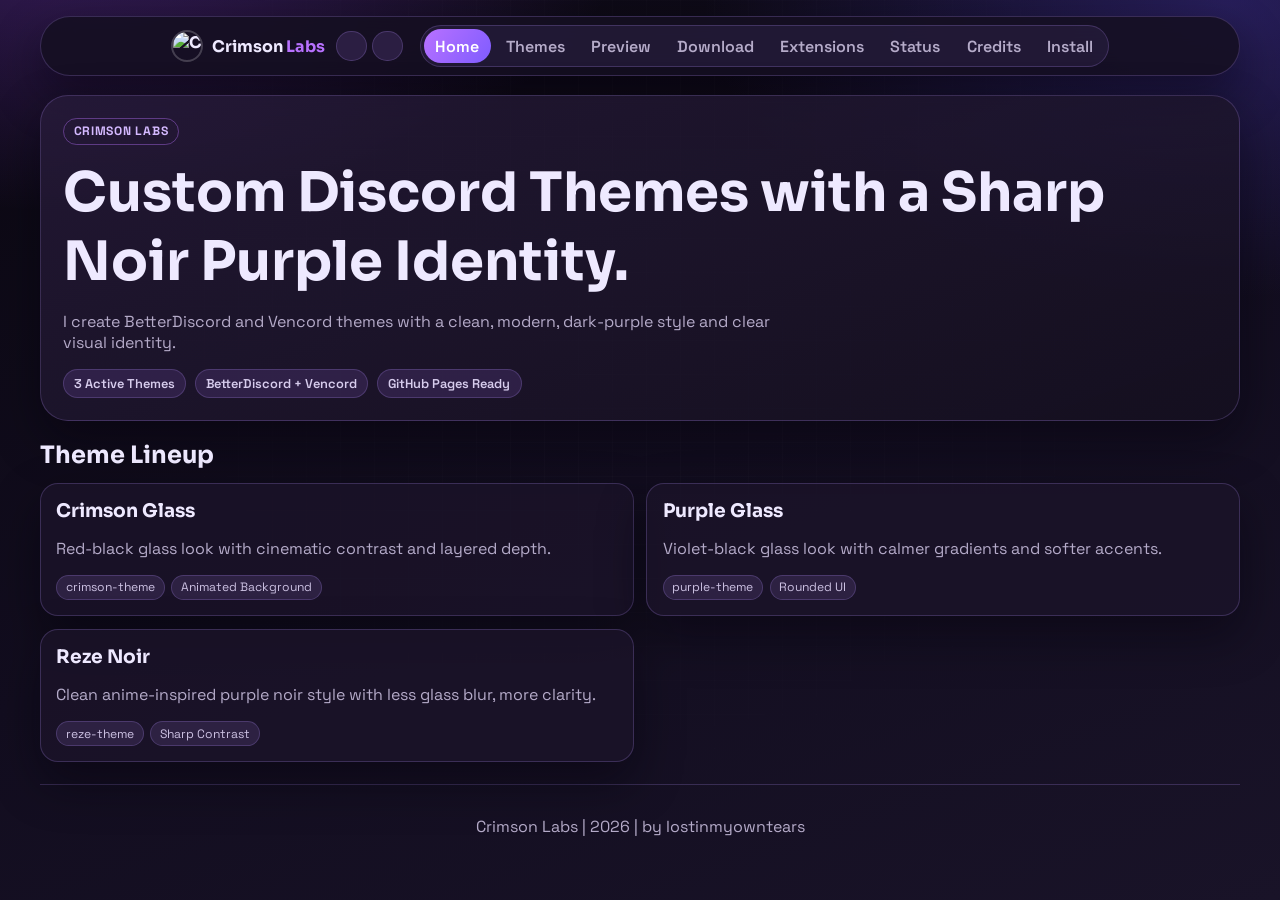
==== commit 54467828: "Refine home cards, remove extra section text, and finalize full-site consistency" ====
--- a/index.html
+++ b/index.html
@@ -47,7 +47,7 @@
         <span class="eyebrow">Crimson Labs</span>
         <h1>Custom Discord Themes with a Sharp Noir Purple Identity.</h1>
         <p class="lead">
-          This site is a complete theme hub: download links, previews, extension references, status tracking, and credits in one place.
+          I create BetterDiscord and Vencord themes with a clean, modern, dark-purple style and clear visual identity.
         </p>
         <div class="hero-metrics">
           <span class="chip">3 Active Themes</span>
@@ -59,10 +59,10 @@
       <section class="section">
         <div class="section-head fade-up">
           <h2>Theme Lineup</h2>
-          <p>Each variant is opinionated and maintained in its own repository.</p>
         </div>
         <div class="grid">
           <article class="card fade-up">
+            <div class="card-preview" style="background-image:url('https://raw.githubusercontent.com/Crimson-Labs/crimson-theme/main/crimson-bg.gif')"></div>
             <div class="card-body">
               <h3>Crimson Glass</h3>
               <p>Red-black glass look with cinematic contrast and layered depth.</p>
@@ -73,6 +73,7 @@
             </div>
           </article>
           <article class="card fade-up">
+            <div class="card-preview" style="background-image:url('https://raw.githubusercontent.com/Crimson-Labs/purple-theme/main/purple-bg.gif')"></div>
             <div class="card-body">
               <h3>Purple Glass</h3>
               <p>Violet-black glass look with calmer gradients and softer accents.</p>
@@ -83,21 +84,13 @@
             </div>
           </article>
           <article class="card fade-up">
+            <div class="card-preview" style="background-image:url('https://raw.githubusercontent.com/Crimson-Labs/reze-theme/main/reze-bg.png')"></div>
             <div class="card-body">
               <h3>Reze Noir</h3>
               <p>Clean anime-inspired purple noir style with less glass blur, more clarity.</p>
               <div class="pill-row">
                 <span class="pill">reze-theme</span>
                 <span class="pill">Sharp Contrast</span>
-              </div>
-            </div>
-          </article>
-          <article class="card fade-up">
-            <div class="card-body">
-              <h3>Navigation Map</h3>
-              <p>`Themes` for downloads, `Preview` for visuals, `Status` for live repo metrics.</p>
-              <div class="actions">
-                <a class="btn btn-primary" href="themes.html">Open Themes</a>
               </div>
             </div>
           </article>
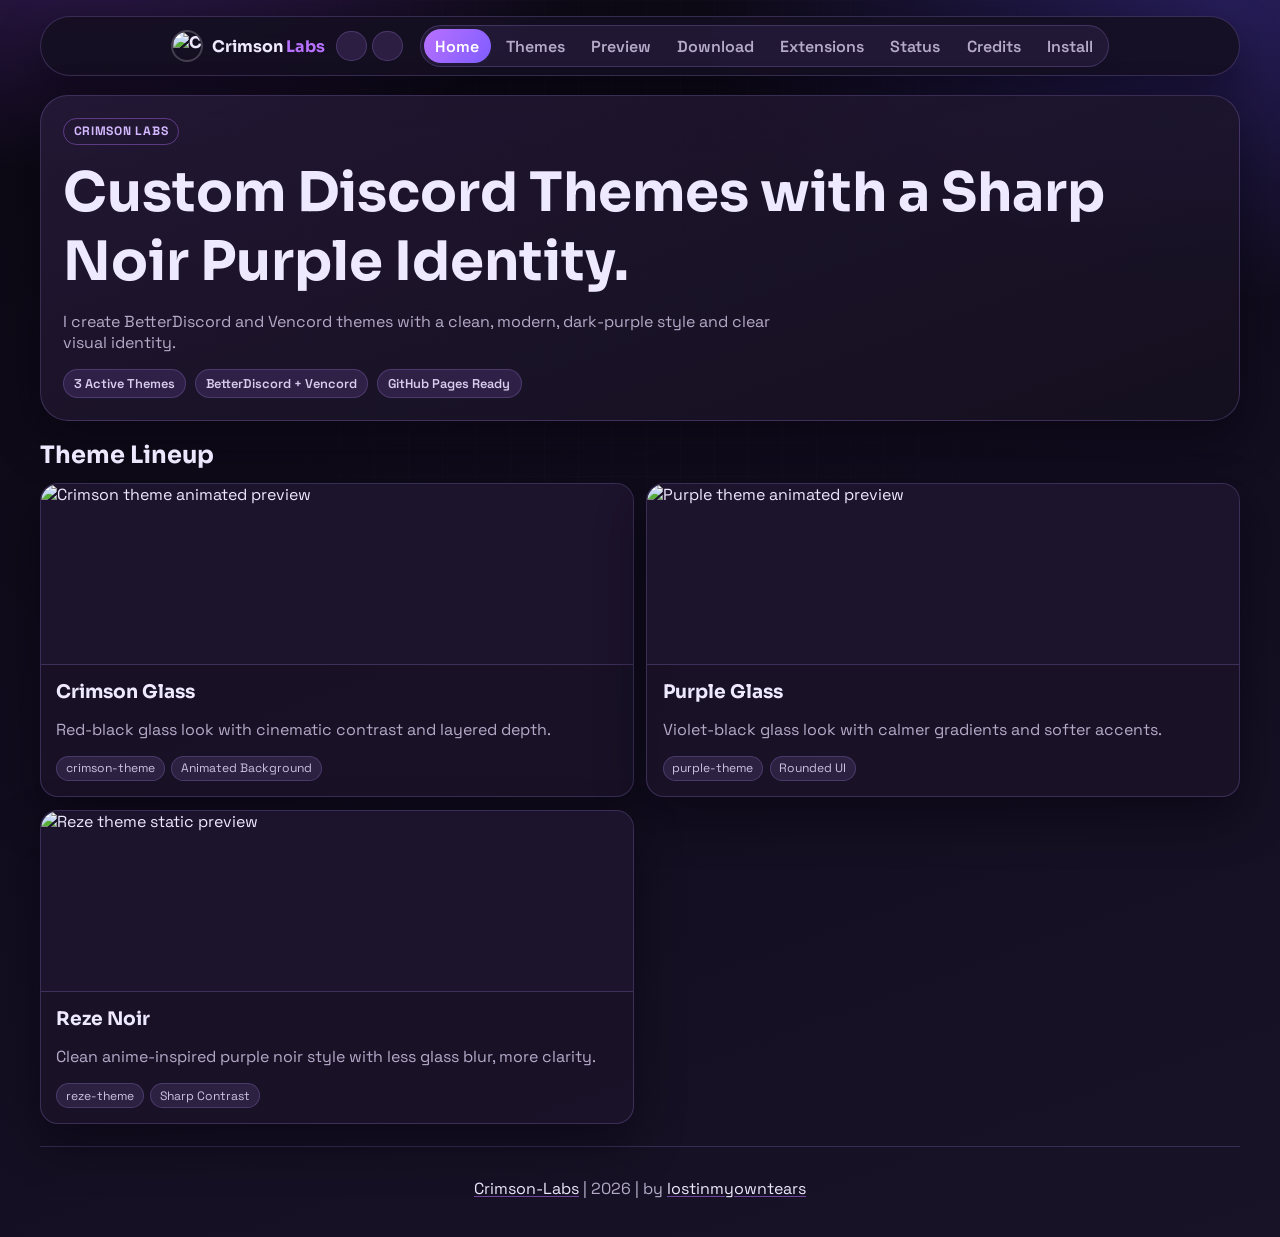
==== commit 9df9a30a: "Update website files" ====
--- a/index.html
+++ b/index.html
@@ -62,7 +62,13 @@
         </div>
         <div class="grid">
           <article class="card fade-up">
-            <div class="card-preview" style="background-image:url('https://raw.githubusercontent.com/Crimson-Labs/crimson-theme/main/crimson-bg.gif')"></div>
+            <div class="card-preview">
+              <img
+                class="card-preview-img"
+                src="https://raw.githubusercontent.com/Crimson-Labs/crimson-theme/main/crimson-bg.gif"
+                alt="Crimson theme animated preview"
+              />
+            </div>
             <div class="card-body">
               <h3>Crimson Glass</h3>
               <p>Red-black glass look with cinematic contrast and layered depth.</p>
@@ -73,7 +79,13 @@
             </div>
           </article>
           <article class="card fade-up">
-            <div class="card-preview" style="background-image:url('https://raw.githubusercontent.com/Crimson-Labs/purple-theme/main/purple-bg.gif')"></div>
+            <div class="card-preview">
+              <img
+                class="card-preview-img"
+                src="https://raw.githubusercontent.com/Crimson-Labs/purple-theme/main/purple-bg.gif"
+                alt="Purple theme animated preview"
+              />
+            </div>
             <div class="card-body">
               <h3>Purple Glass</h3>
               <p>Violet-black glass look with calmer gradients and softer accents.</p>
@@ -84,7 +96,13 @@
             </div>
           </article>
           <article class="card fade-up">
-            <div class="card-preview" style="background-image:url('https://raw.githubusercontent.com/Crimson-Labs/reze-theme/main/reze-bg.png')"></div>
+            <div class="card-preview">
+              <img
+                class="card-preview-img"
+                src="https://raw.githubusercontent.com/Crimson-Labs/reze-theme/main/reze-bg.png"
+                alt="Reze theme static preview"
+              />
+            </div>
             <div class="card-body">
               <h3>Reze Noir</h3>
               <p>Clean anime-inspired purple noir style with less glass blur, more clarity.</p>
@@ -99,7 +117,11 @@
     </main>
 
     <footer class="site-shell footer">
-      <p>Crimson Labs | 2026 | by lostinmyowntears</p>
+      <p>
+        <a href="https://github.com/Crimson-Labs" target="_blank" rel="noreferrer">Crimson-Labs</a>
+        | 2026 | by
+        <a href="https://discord.com/users/1503886610163433514" target="_blank" rel="noreferrer">lostinmyowntears</a>
+      </p>
     </footer>
     <script src="assets/js/site.js"></script>
   </body>
--- a/assets/css/site.css
+++ b/assets/css/site.css
@@ -237,6 +237,24 @@
   box-shadow: var(--shadow);
 }
 
+.card-preview {
+  width: 100%;
+  min-height: 180px;
+  border-bottom: 1px solid var(--line);
+  border-top-left-radius: var(--radius-md);
+  border-top-right-radius: var(--radius-md);
+  overflow: hidden;
+  background-color: rgba(30, 21, 47, 0.8);
+}
+
+.card-preview-img {
+  width: 100%;
+  height: 100%;
+  min-height: 180px;
+  object-fit: cover;
+  display: block;
+}
+
 .card-body {
   padding: 0.95rem;
 }
@@ -585,6 +603,13 @@
   padding: 0.95rem 0 1.4rem;
   text-align: center;
   color: var(--text-muted);
+}
+
+.footer a {
+  color: var(--text);
+  text-decoration: underline;
+  text-decoration-color: rgba(184, 113, 255, 0.56);
+  text-underline-offset: 2px;
 }
 
 body.page-404 main {
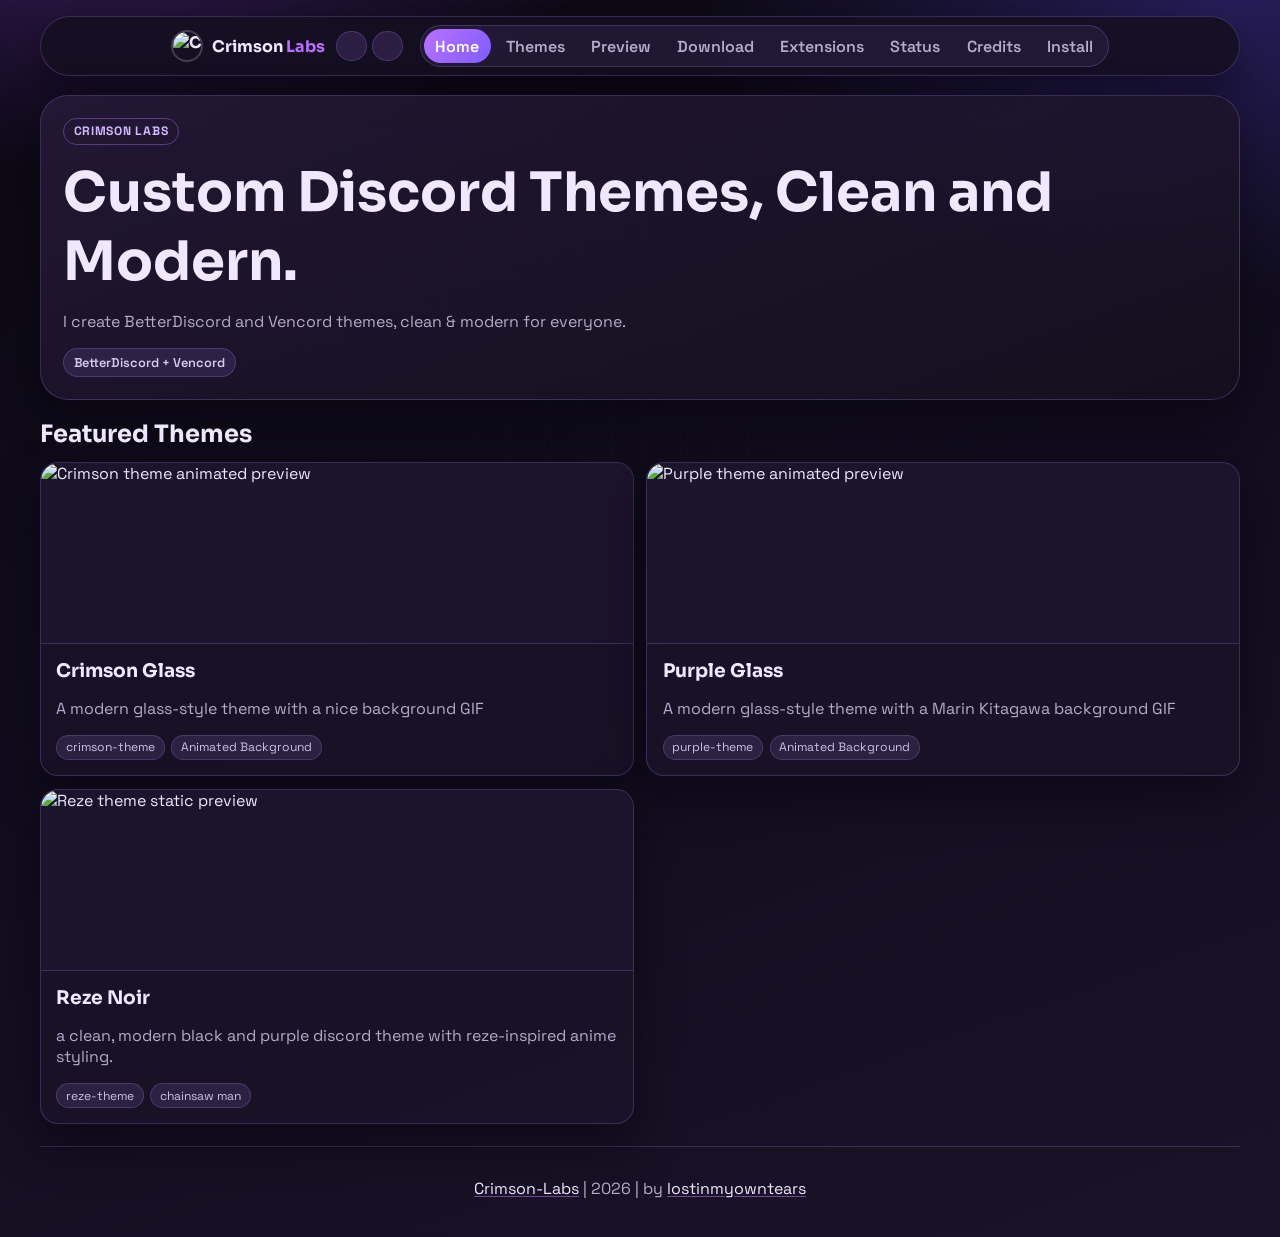
==== commit 261a8931: "Update index.html" ====
--- a/index.html
+++ b/index.html
@@ -45,20 +45,18 @@
     <main class="site-shell">
       <section class="hero fade-up">
         <span class="eyebrow">Crimson Labs</span>
-        <h1>Custom Discord Themes with a Sharp Noir Purple Identity.</h1>
+        <h1>Custom Discord Themes, Clean and Modern.</h1>
         <p class="lead">
-          I create BetterDiscord and Vencord themes with a clean, modern, dark-purple style and clear visual identity.
+          I create BetterDiscord and Vencord themes, clean & modern for everyone.
         </p>
         <div class="hero-metrics">
-          <span class="chip">3 Active Themes</span>
-          <span class="chip">BetterDiscord + Vencord</span>
-          <span class="chip">GitHub Pages Ready</span>
+          <span class="chip">BetterDiscord + Vencord</span
         </div>
       </section>
 
       <section class="section">
         <div class="section-head fade-up">
-          <h2>Theme Lineup</h2>
+          <h2>Featured Themes</h2>
         </div>
         <div class="grid">
           <article class="card fade-up">
@@ -71,7 +69,7 @@
             </div>
             <div class="card-body">
               <h3>Crimson Glass</h3>
-              <p>Red-black glass look with cinematic contrast and layered depth.</p>
+              <p>A modern glass-style theme with a nice background GIF</p>
               <div class="pill-row">
                 <span class="pill">crimson-theme</span>
                 <span class="pill">Animated Background</span>
@@ -88,10 +86,10 @@
             </div>
             <div class="card-body">
               <h3>Purple Glass</h3>
-              <p>Violet-black glass look with calmer gradients and softer accents.</p>
+              <p>A modern glass-style theme with a Marin Kitagawa background GIF</p>
               <div class="pill-row">
                 <span class="pill">purple-theme</span>
-                <span class="pill">Rounded UI</span>
+                <span class="pill">Animated Background</span>
               </div>
             </div>
           </article>
@@ -105,10 +103,12 @@
             </div>
             <div class="card-body">
               <h3>Reze Noir</h3>
-              <p>Clean anime-inspired purple noir style with less glass blur, more clarity.</p>
+              <p>a clean, modern black and purple discord theme with reze-inspired anime styling.</p>
               <div class="pill-row">
-                <span class="pill">reze-theme</span>
-                <span class="pill">Sharp Contrast</span>
+                <span class="pill">
+  <a href="https://example.com">reze-theme</a>
+</span>
+                <span class="pill">chainsaw man</span>
               </div>
             </div>
           </article>
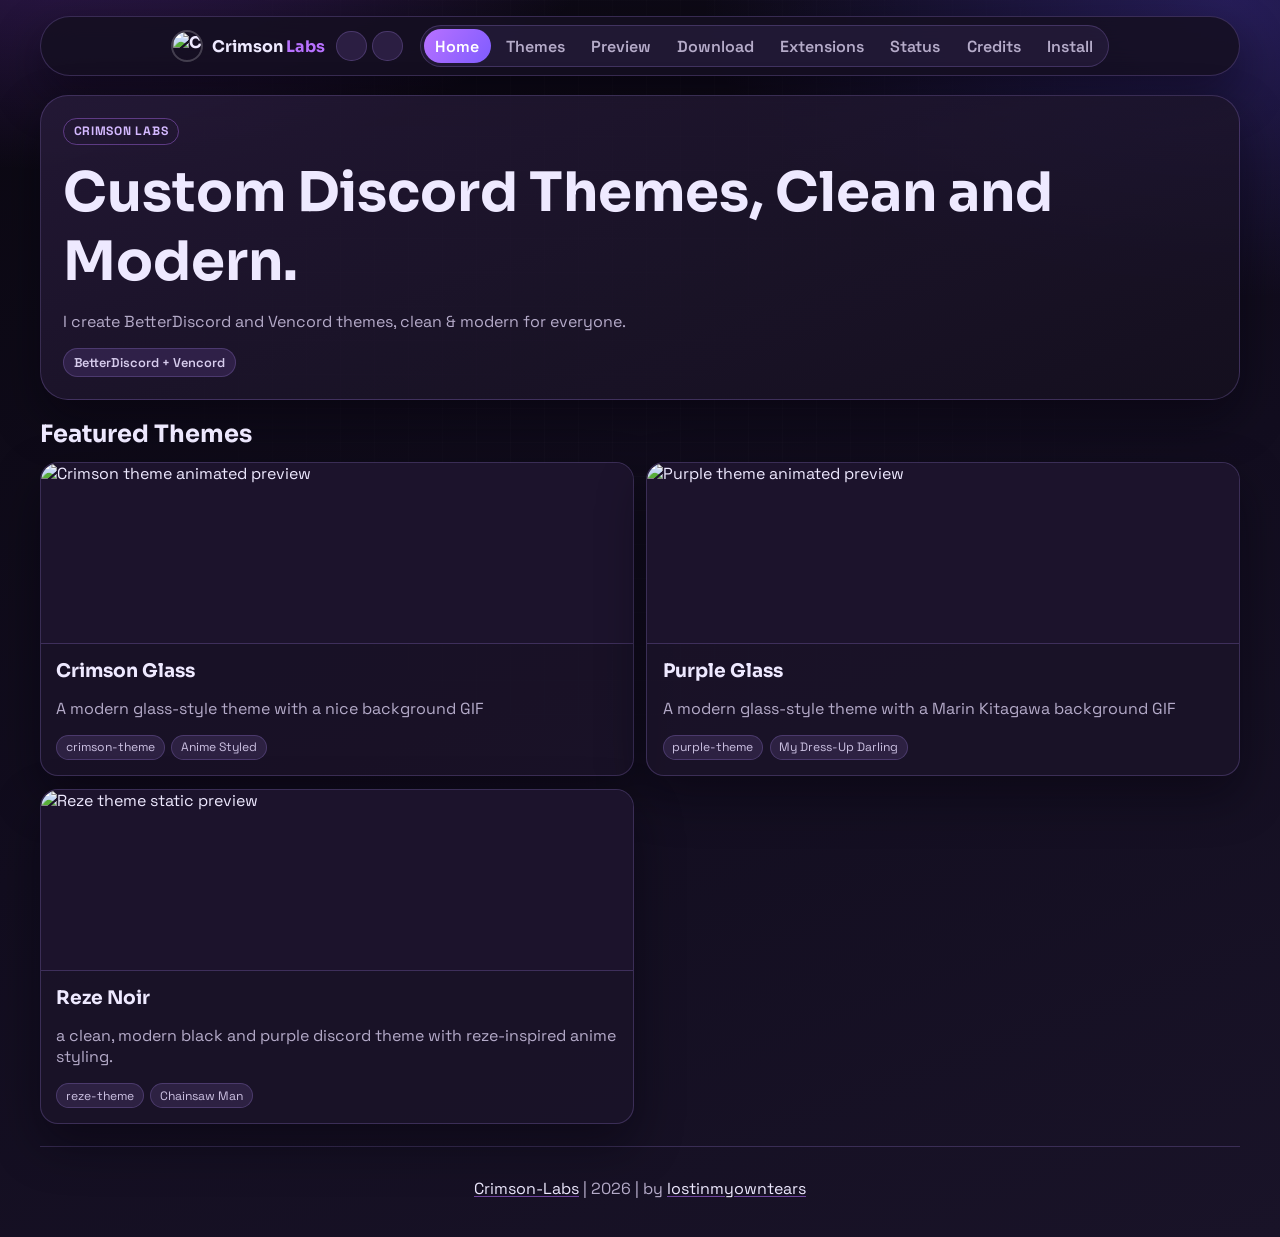
==== commit ccdf31ff: "Update index.html" ====
--- a/index.html
+++ b/index.html
@@ -71,8 +71,10 @@
               <h3>Crimson Glass</h3>
               <p>A modern glass-style theme with a nice background GIF</p>
               <div class="pill-row">
-                <span class="pill">crimson-theme</span>
-                <span class="pill">Animated Background</span>
+                <span class="pill">
+  <a href="https://github.com/Crimson-Labs/crimson-theme">crimson-theme</a>
+</span>
+                <span class="pill">Anime Styled</span>
               </div>
             </div>
           </article>
@@ -88,8 +90,12 @@
               <h3>Purple Glass</h3>
               <p>A modern glass-style theme with a Marin Kitagawa background GIF</p>
               <div class="pill-row">
-                <span class="pill">purple-theme</span>
-                <span class="pill">Animated Background</span>
+                <span class="pill">
+  <a href="https://github.com/Crimson-Labs/purple-theme">purple-theme</a>
+</span>
+                <span class="pill">
+  <a href="https://www.crunchyroll.com/series/GQWH0M9N8/my-dress-up-darling">My Dress-Up Darling</a>
+</span>
               </div>
             </div>
           </article>
@@ -106,9 +112,11 @@
               <p>a clean, modern black and purple discord theme with reze-inspired anime styling.</p>
               <div class="pill-row">
                 <span class="pill">
-  <a href="https://example.com">reze-theme</a>
+  <a href="https://github.com/Crimson-Labs/reze-theme">reze-theme</a>
 </span>
-                <span class="pill">chainsaw man</span>
+                 <span class="pill">
+  <a href="https://www.crunchyroll.com/series/GVDHX8QNW/chainsaw-man">Chainsaw Man</a>
+</span>
               </div>
             </div>
           </article>
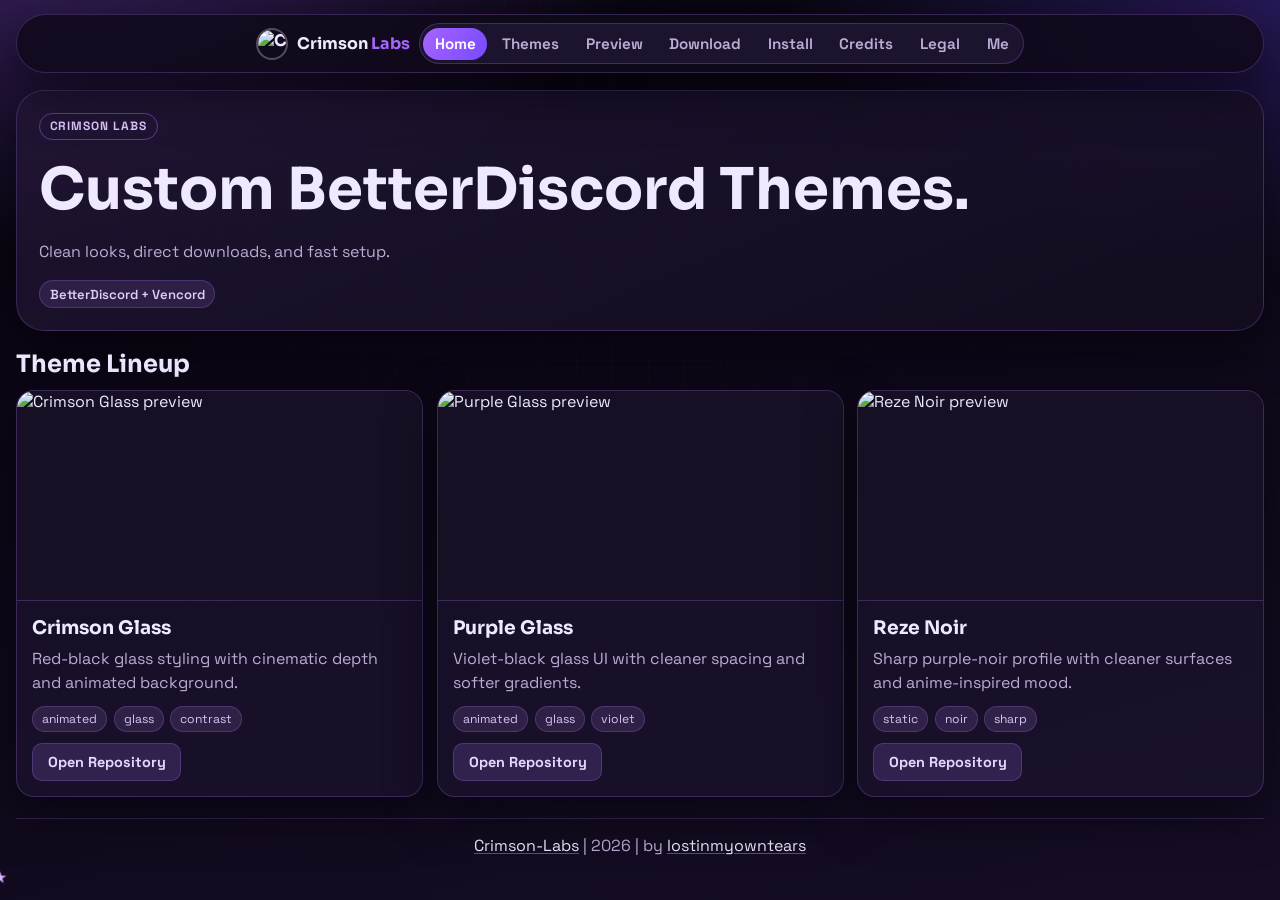
==== commit b6d528a3: "Final site fixes: me/credits cleanup, cursor fix, local theme data, roblox profile link" ====
--- a/index.html
+++ b/index.html
@@ -4,40 +4,29 @@
     <meta charset="UTF-8" />
     <meta name="viewport" content="width=device-width, initial-scale=1.0" />
     <title>Crimson Labs - Home</title>
-    <meta name="description" content="Crimson Labs custom themes for BetterDiscord and Vencord." />
+    <meta name="description" content="Crimson Labs - modern BetterDiscord and Vencord theme hub." />
     <link rel="preconnect" href="https://fonts.googleapis.com" />
     <link rel="preconnect" href="https://fonts.gstatic.com" crossorigin />
-    <link
-      href="https://fonts.googleapis.com/css2?family=Sora:wght@500;700;800&family=Space+Grotesk:wght@400;500;600;700&display=swap"
-      rel="stylesheet"
-    />
+    <link href="https://fonts.googleapis.com/css2?family=Sora:wght@500;700;800&family=Space+Grotesk:wght@400;500;600;700&display=swap" rel="stylesheet" />
     <link rel="stylesheet" href="assets/css/site.css" />
   </head>
-  <body class="page-home">
+  <body class="page-home" data-page="home">
     <header class="topbar-wrap">
       <div class="site-shell topbar-inner">
         <a class="brand" href="index.html">
           <img class="logo-mark" src="https://avatars.githubusercontent.com/u/284690579?v=4" alt="Crimson Labs avatar" />
           <span>Crimson <mark>Labs</mark></span>
         </a>
-        <div class="social-top">
-          <a class="social-dot" href="https://github.com/Crimson-Labs" target="_blank" rel="noreferrer" aria-label="GitHub">
-            <img class="social-icon" src="https://cdn.simpleicons.org/github/ffffff" alt="" />
-          </a>
-          <a class="social-dot" href="https://discord.com/users/1503886610163433514" target="_blank" rel="noreferrer" aria-label="Discord">
-            <img class="social-icon" src="https://cdn.simpleicons.org/discord/ffffff" alt="" />
-          </a>
-        </div>
-        <button class="nav-toggle" type="button" data-nav-toggle>Menu</button>
+<button class="nav-toggle" type="button" data-nav-toggle>Menu</button>
         <nav class="site-nav" data-nav>
           <a class="active" href="index.html">Home</a>
           <a href="themes.html">Themes</a>
           <a href="preview.html">Preview</a>
           <a href="download.html">Download</a>
-          <a href="extensions.html">Extensions</a>
-          <a href="status.html">Status</a>
+          <a href="install.html">Install</a>
           <a href="credits.html">Credits</a>
-          <a href="install.html">Install</a>
+          <a href="privacy.html">Legal</a>
+          <a href="me.html">Me</a>
         </nav>
       </div>
     </header>
@@ -45,92 +34,29 @@
     <main class="site-shell">
       <section class="hero fade-up">
         <span class="eyebrow">Crimson Labs</span>
-        <h1>Custom Discord Themes, Clean and Modern.</h1>
-        <p class="lead">
-          I create BetterDiscord and Vencord themes, clean & modern for everyone.
-        </p>
+        <h1>Custom BetterDiscord Themes.</h1>
+        <p class="lead">Clean looks, direct downloads, and fast setup.</p>
         <div class="hero-metrics">
-          <span class="chip">BetterDiscord + Vencord</span
+          <span class="chip">BetterDiscord + Vencord</span>
         </div>
       </section>
 
       <section class="section">
         <div class="section-head fade-up">
-          <h2>Featured Themes</h2>
+          <h2>Theme Lineup</h2>
         </div>
-        <div class="grid">
-          <article class="card fade-up">
-            <div class="card-preview">
-              <img
-                class="card-preview-img"
-                src="https://raw.githubusercontent.com/Crimson-Labs/crimson-theme/main/crimson-bg.gif"
-                alt="Crimson theme animated preview"
-              />
-            </div>
-            <div class="card-body">
-              <h3>Crimson Glass</h3>
-              <p>A modern glass-style theme with a nice background GIF</p>
-              <div class="pill-row">
-                <span class="pill">
-  <a href="https://github.com/Crimson-Labs/crimson-theme">crimson-theme</a>
-</span>
-                <span class="pill">Anime Styled</span>
-              </div>
-            </div>
-          </article>
-          <article class="card fade-up">
-            <div class="card-preview">
-              <img
-                class="card-preview-img"
-                src="https://raw.githubusercontent.com/Crimson-Labs/purple-theme/main/purple-bg.gif"
-                alt="Purple theme animated preview"
-              />
-            </div>
-            <div class="card-body">
-              <h3>Purple Glass</h3>
-              <p>A modern glass-style theme with a Marin Kitagawa background GIF</p>
-              <div class="pill-row">
-                <span class="pill">
-  <a href="https://github.com/Crimson-Labs/purple-theme">purple-theme</a>
-</span>
-                <span class="pill">
-  <a href="https://www.crunchyroll.com/series/GQWH0M9N8/my-dress-up-darling">My Dress-Up Darling</a>
-</span>
-              </div>
-            </div>
-          </article>
-          <article class="card fade-up">
-            <div class="card-preview">
-              <img
-                class="card-preview-img"
-                src="https://raw.githubusercontent.com/Crimson-Labs/reze-theme/main/reze-bg.png"
-                alt="Reze theme static preview"
-              />
-            </div>
-            <div class="card-body">
-              <h3>Reze Noir</h3>
-              <p>a clean, modern black and purple discord theme with reze-inspired anime styling.</p>
-              <div class="pill-row">
-                <span class="pill">
-  <a href="https://github.com/Crimson-Labs/reze-theme">reze-theme</a>
-</span>
-                 <span class="pill">
-  <a href="https://www.crunchyroll.com/series/GVDHX8QNW/chainsaw-man">Chainsaw Man</a>
-</span>
-              </div>
-            </div>
-          </article>
-        </div>
+        <div class="grid grid-3" data-render="home-themes"></div>
       </section>
     </main>
 
     <footer class="site-shell footer">
       <p>
         <a href="https://github.com/Crimson-Labs" target="_blank" rel="noreferrer">Crimson-Labs</a>
-        | 2026 | by
+        | <span data-year>2026</span> | by
         <a href="https://discord.com/users/1503886610163433514" target="_blank" rel="noreferrer">lostinmyowntears</a>
       </p>
     </footer>
+    <script src="assets/data/themes.js"></script>
     <script src="assets/js/site.js"></script>
   </body>
 </html>
--- a/assets/css/site.css
+++ b/assets/css/site.css
@@ -1,26 +1,25 @@
 :root {
-  --bg-0: #0b0812;
-  --bg-1: #120d1f;
-  --bg-2: #191328;
-  --surface: rgba(27, 20, 41, 0.78);
-  --surface-2: rgba(38, 26, 56, 0.72);
-  --line: rgba(183, 144, 255, 0.22);
-  --text: #eee9ff;
-  --text-muted: #b5abc9;
-  --brand: #b871ff;
-  --brand-2: #7f5cff;
-  --good: #6be8be;
-  --warn: #ffd277;
-  --max: 1200px;
+  --bg-0: #07040d;
+  --bg-1: #0f091a;
+  --bg-2: #160d25;
+  --surface: rgba(28, 18, 45, 0.74);
+  --surface-strong: rgba(42, 26, 67, 0.82);
+  --surface-soft: rgba(24, 16, 37, 0.66);
+  --line: rgba(178, 125, 255, 0.24);
+  --line-strong: rgba(186, 133, 255, 0.42);
+  --text: #efe9ff;
+  --muted: #b9add4;
+  --brand: #a764ff;
+  --brand-2: #764aff;
+  --brand-3: #d6b8ff;
   --radius-sm: 12px;
   --radius-md: 18px;
   --radius-lg: 28px;
-  --shadow: 0 20px 48px rgba(5, 2, 11, 0.45);
-}
-
-*,
-*::before,
-*::after {
+  --shadow: 0 18px 48px rgba(3, 1, 7, 0.55);
+  --max: 1320px;
+}
+
+* {
   box-sizing: border-box;
 }
 
@@ -33,9 +32,9 @@
   color: var(--text);
   font-family: "Space Grotesk", "Segoe UI", sans-serif;
   background:
-    radial-gradient(880px 500px at 6% -12%, rgba(154, 73, 255, 0.34), transparent 64%),
-    radial-gradient(850px 480px at 96% 0%, rgba(99, 77, 255, 0.28), transparent 62%),
-    linear-gradient(160deg, var(--bg-0) 0%, var(--bg-1) 52%, var(--bg-2) 100%);
+    radial-gradient(1000px 520px at 0% -10%, rgba(151, 89, 255, 0.36), transparent 65%),
+    radial-gradient(820px 460px at 100% 0%, rgba(108, 70, 255, 0.28), transparent 60%),
+    linear-gradient(165deg, var(--bg-0), var(--bg-1) 52%, var(--bg-2));
   min-height: 100vh;
 }
 
@@ -44,10 +43,11 @@
   position: fixed;
   inset: 0;
   pointer-events: none;
-  background-image: linear-gradient(rgba(255, 255, 255, 0.03) 1px, transparent 1px),
-    linear-gradient(90deg, rgba(255, 255, 255, 0.03) 1px, transparent 1px);
-  background-size: 34px 34px;
-  mask-image: radial-gradient(circle at 50% 30%, rgba(0, 0, 0, 0.7), transparent 70%);
+  background-image:
+    linear-gradient(rgba(255, 255, 255, 0.025) 1px, transparent 1px),
+    linear-gradient(90deg, rgba(255, 255, 255, 0.025) 1px, transparent 1px);
+  background-size: 36px 36px;
+  mask-image: radial-gradient(circle at 50% 24%, rgba(0, 0, 0, 0.78), transparent 72%);
 }
 
 a {
@@ -55,32 +55,39 @@
   text-decoration: none;
 }
 
+img {
+  max-width: 100%;
+}
+
 .site-shell {
-  width: min(calc(100% - 2.2rem), var(--max));
+  width: min(calc(100% - 2rem), var(--max));
   margin: 0 auto;
 }
 
 .topbar-wrap {
-  padding-top: 1rem;
+  position: sticky;
+  top: 0;
+  z-index: 35;
+  padding-top: 0.9rem;
 }
 
 .topbar-inner {
-  border: 1px solid var(--line);
-  border-radius: 999px;
-  background: rgba(21, 15, 34, 0.88);
-  backdrop-filter: blur(16px);
-  box-shadow: var(--shadow);
   display: flex;
   align-items: center;
+  gap: 0.58rem;
   justify-content: center;
-  gap: 0.7rem;
-  padding: 0.5rem 0.7rem;
+  padding: 0.5rem 0.62rem;
+  border-radius: 999px;
+  border: 1px solid var(--line);
+  background: rgba(16, 10, 27, 0.88);
+  backdrop-filter: blur(14px);
+  box-shadow: var(--shadow);
 }
 
 .brand {
   display: inline-flex;
   align-items: center;
-  gap: 0.55rem;
+  gap: 0.56rem;
   white-space: nowrap;
   font-family: "Sora", sans-serif;
   font-weight: 700;
@@ -97,24 +104,29 @@
   width: 2rem;
   height: 2rem;
   border-radius: 999px;
-  border: 2px solid rgba(255, 255, 255, 0.2);
+  border: 2px solid rgba(255, 255, 255, 0.28);
 }
 
 .social-top {
-  display: flex;
-  align-items: center;
-  gap: 0.35rem;
+  display: inline-flex;
+  gap: 0.42rem;
 }
 
 .social-dot {
-  width: 1.9rem;
-  height: 1.9rem;
-  border-radius: 999px;
-  border: 1px solid var(--line);
-  background: rgba(49, 35, 73, 0.85);
+  width: 1.95rem;
+  height: 1.95rem;
+  border-radius: 999px;
+  border: 1px solid var(--line);
+  background: rgba(47, 30, 74, 0.86);
   display: inline-flex;
   align-items: center;
   justify-content: center;
+  transition: transform 0.24s ease, border-color 0.24s ease;
+}
+
+.social-dot:hover {
+  transform: translateY(-2px);
+  border-color: var(--line-strong);
 }
 
 .social-icon {
@@ -124,37 +136,53 @@
 
 .nav-toggle {
   display: none;
+  margin-left: auto;
+  border: 1px solid var(--line);
+  background: rgba(52, 34, 82, 0.8);
+  color: var(--text);
+  font: inherit;
+  font-weight: 700;
+  border-radius: 999px;
+  padding: 0.36rem 0.72rem;
 }
 
 .site-nav {
   display: flex;
   align-items: center;
-  gap: 0.2rem;
-  border: 1px solid var(--line);
-  border-radius: 999px;
-  background: rgba(41, 30, 62, 0.68);
+  gap: 0.22rem;
+  border: 1px solid var(--line);
+  border-radius: 999px;
+  background: rgba(35, 24, 56, 0.72);
   padding: 0.2rem;
-  margin-left: 0.35rem;
 }
 
 .site-nav a {
-  color: var(--text-muted);
-  font-weight: 600;
-  border-radius: 999px;
-  padding: 0.4rem 0.72rem;
+  color: var(--muted);
+  font-weight: 650;
+  font-size: 0.95rem;
+  border-radius: 999px;
+  padding: 0.42rem 0.72rem;
+  transition: color 0.24s ease, background 0.24s ease;
   white-space: nowrap;
+}
+
+.site-nav a:hover {
+  color: #f3eeff;
 }
 
 .site-nav a.active {
   color: #fff;
-  background: linear-gradient(125deg, var(--brand), var(--brand-2));
+  background: linear-gradient(120deg, var(--brand), var(--brand-2));
+}
+
+main {
+  padding-top: 1.05rem;
 }
 
 .hero {
-  margin-top: 1.2rem;
   border: 1px solid var(--line);
   border-radius: var(--radius-lg);
-  background: linear-gradient(160deg, rgba(39, 27, 58, 0.8), rgba(21, 16, 31, 0.82));
+  background: linear-gradient(158deg, rgba(34, 22, 54, 0.84), rgba(19, 13, 31, 0.85));
   box-shadow: var(--shadow);
   padding: 1.35rem;
 }
@@ -162,72 +190,84 @@
 .eyebrow {
   display: inline-flex;
   align-items: center;
-  border: 1px solid rgba(184, 113, 255, 0.4);
-  color: #d4b9ff;
-  border-radius: 999px;
-  padding: 0.28rem 0.62rem;
-  font-size: 0.76rem;
-  letter-spacing: 0.06em;
+  border-radius: 999px;
+  border: 1px solid rgba(169, 115, 255, 0.45);
+  color: #ddc5ff;
+  font-size: 0.75rem;
+  letter-spacing: 0.08em;
   text-transform: uppercase;
   font-weight: 700;
+  padding: 0.28rem 0.62rem;
 }
 
 h1,
 h2,
-h3 {
+h3,
+h4 {
   margin: 0;
   font-family: "Sora", sans-serif;
 }
 
 h1 {
   margin-top: 0.85rem;
-  font-size: clamp(1.9rem, 5vw, 3.4rem);
+  font-size: clamp(2rem, 5.2vw, 3.6rem);
+}
+
+p {
+  margin: 0;
 }
 
 .lead {
-  margin: 0.9rem 0 0;
-  color: var(--text-muted);
-  max-width: 72ch;
+  margin-top: 0.85rem;
+  color: var(--muted);
+  max-width: 78ch;
+  line-height: 1.5;
 }
 
 .hero-metrics {
   margin-top: 1rem;
   display: flex;
   flex-wrap: wrap;
-  gap: 0.55rem;
+  gap: 0.5rem;
 }
 
 .chip {
   border: 1px solid var(--line);
   border-radius: 999px;
-  background: rgba(62, 44, 93, 0.58);
-  color: #d7cced;
-  font-size: 0.8rem;
+  background: rgba(58, 41, 88, 0.62);
+  color: #dccff5;
   font-weight: 600;
-  padding: 0.32rem 0.64rem;
+  font-size: 0.82rem;
+  padding: 0.3rem 0.62rem;
 }
 
 .section {
-  margin-top: 1.2rem;
+  margin-top: 1.1rem;
 }
 
 .section-head {
+  margin-bottom: 0.72rem;
   display: flex;
+  align-items: center;
   justify-content: space-between;
-  align-items: end;
-  gap: 1rem;
-  margin-bottom: 0.8rem;
+  gap: 0.8rem;
 }
 
 .section-head p {
-  margin: 0;
-  color: var(--text-muted);
+  color: var(--muted);
 }
 
 .grid {
   display: grid;
+  gap: 0.85rem;
+}
+
+.grid-2 {
   grid-template-columns: repeat(2, minmax(0, 1fr));
-  gap: 0.8rem;
+}
+
+.grid-3 {
+  grid-template-columns: repeat(3, minmax(0, 1fr));
 }
 
 .card {
@@ -235,24 +275,18 @@
   border-radius: var(--radius-md);
   background: var(--surface);
   box-shadow: var(--shadow);
-}
-
-.card-preview {
+  overflow: hidden;
+  transform-style: preserve-3d;
+  will-change: transform;
+}
+
+.card-media {
   width: 100%;
-  min-height: 180px;
-  border-bottom: 1px solid var(--line);
-  border-top-left-radius: var(--radius-md);
-  border-top-right-radius: var(--radius-md);
-  overflow: hidden;
-  background-color: rgba(30, 21, 47, 0.8);
-}
-
-.card-preview-img {
-  width: 100%;
-  height: 100%;
-  min-height: 180px;
+  height: 210px;
   object-fit: cover;
   display: block;
+  border-bottom: 1px solid var(--line);
+  background: #171025;
 }
 
 .card-body {
@@ -260,118 +294,148 @@
 }
 
 .card-body p {
-  color: var(--text-muted);
-}
-
-.actions {
-  margin-top: 0.75rem;
+  margin-top: 0.5rem;
+  color: var(--muted);
+  line-height: 1.5;
+}
+
+.pill-row {
+  margin-top: 0.68rem;
+  display: flex;
+  flex-wrap: wrap;
+  gap: 0.42rem;
+}
+
+.pill {
+  border: 1px solid var(--line);
+  border-radius: 999px;
+  background: rgba(61, 44, 90, 0.64);
+  color: #d5c5f4;
+  font-size: 0.76rem;
+  padding: 0.24rem 0.56rem;
+}
+
+.btn-row {
+  margin-top: 0.72rem;
+  display: flex;
+  flex-wrap: wrap;
+  gap: 0.5rem;
 }
 
 .btn {
-  display: inline-flex;
-  align-items: center;
-  justify-content: center;
   border-radius: 10px;
   border: 1px solid transparent;
+  padding: 0.56rem 0.9rem;
   font-weight: 700;
-  padding: 0.58rem 0.92rem;
+  font-size: 0.9rem;
+  display: inline-flex;
+  align-items: center;
+  justify-content: center;
+  gap: 0.35rem;
+  cursor: pointer;
 }
 
 .btn-primary {
   color: #fff;
-  background: linear-gradient(125deg, var(--brand), var(--brand-2));
+  background: linear-gradient(120deg, var(--brand), var(--brand-2));
 }
 
 .btn-secondary {
-  color: #dfd4f8;
-  background: rgba(59, 42, 88, 0.68);
+  color: #e5d8ff;
+  background: rgba(59, 41, 92, 0.74);
   border-color: var(--line);
 }
 
-.pill-row {
-  display: flex;
-  flex-wrap: wrap;
-  gap: 0.4rem;
-  margin-top: 0.6rem;
-}
-
-.pill {
-  border: 1px solid var(--line);
-  border-radius: 999px;
-  font-size: 0.76rem;
-  color: #ccc1e2;
-  background: rgba(59, 44, 84, 0.62);
-  padding: 0.22rem 0.55rem;
-}
-
-.theme-showcase {
-  display: grid;
-  gap: 0.8rem;
-}
-
-.theme-row {
-  display: grid;
-  grid-template-columns: 300px 1fr;
+.feature-strip {
+  display: grid;
+  grid-template-columns: 1.2fr 1fr;
+  gap: 0.85rem;
+}
+
+.panel {
   border: 1px solid var(--line);
   border-radius: var(--radius-md);
   background: var(--surface);
   box-shadow: var(--shadow);
+  padding: 0.95rem;
+}
+
+.panel p {
+  margin-top: 0.45rem;
+  color: var(--muted);
+  line-height: 1.52;
+}
+
+.list-clean {
+  margin: 0.56rem 0 0;
+  padding: 0;
+  list-style: none;
+  display: grid;
+  gap: 0.46rem;
+}
+
+.list-clean li {
+  border: 1px solid var(--line);
+  border-radius: 10px;
+  background: var(--surface-soft);
+  padding: 0.52rem 0.6rem;
+  color: var(--muted);
+}
+
+.theme-row {
+  display: grid;
+  grid-template-columns: 340px 1fr;
+  border: 1px solid var(--line);
+  border-radius: var(--radius-md);
+  background: var(--surface);
   overflow: hidden;
-}
-
-.theme-art {
-  min-height: 220px;
-  background-size: cover;
-  background-position: center;
-}
-
-.theme-content {
-  padding: 0.95rem;
+  box-shadow: var(--shadow);
+}
+
+.theme-row-media {
+  width: 100%;
+  min-height: 240px;
+  object-fit: cover;
+  display: block;
+  background: #141021;
+}
+
+.theme-row-body {
+  padding: 1rem;
 }
 
 .theme-meta {
+  margin-top: 0.7rem;
   display: grid;
   grid-template-columns: repeat(3, minmax(0, 1fr));
-  gap: 0.45rem;
-  margin-top: 0.65rem;
-}
-
-.meta-tile {
+  gap: 0.46rem;
+}
+
+.meta-item {
   border: 1px solid var(--line);
   border-radius: 10px;
-  padding: 0.45rem;
-  background: var(--surface-2);
-}
-
-.meta-tile strong {
+  background: var(--surface-soft);
+  padding: 0.5rem;
+}
+
+.meta-item small {
+  color: var(--muted);
   display: block;
-  font-size: 0.78rem;
-}
-
-.meta-tile span {
-  color: var(--text-muted);
-  font-size: 0.8rem;
-}
-
-.inline-code {
-  margin-top: 0.75rem;
-  background: rgba(10, 8, 16, 0.88);
-  color: #f4efff;
-  border: 1px solid var(--line);
-  border-radius: 10px;
-  padding: 0.58rem 0.7rem;
-  font-size: 0.79rem;
-  font-family: "JetBrains Mono", Consolas, monospace;
-  overflow-x: auto;
-}
-
-.preview-grid {
-  display: grid;
-  grid-template-columns: repeat(3, minmax(0, 1fr));
-  gap: 0.8rem;
-}
-
-.preview-card {
+  font-size: 0.72rem;
+}
+
+.meta-item strong {
+  font-size: 0.9rem;
+}
+
+.preview-masonry {
+  columns: 3 280px;
+  column-gap: 0.85rem;
+}
+
+.preview-block {
+  break-inside: avoid;
+  margin-bottom: 0.85rem;
   border: 1px solid var(--line);
   border-radius: var(--radius-md);
   overflow: hidden;
@@ -379,252 +443,275 @@
   box-shadow: var(--shadow);
 }
 
-.preview-media {
+.preview-block img {
   width: 100%;
-  aspect-ratio: 16 / 10;
-  object-fit: cover;
   display: block;
 }
 
-.preview-body {
-  padding: 0.85rem;
-}
-
-.extension-board {
-  display: grid;
-  grid-template-columns: 1fr 1fr;
-  gap: 0.8rem;
-}
-
-.ext-column {
+.preview-caption {
+  padding: 0.8rem;
+}
+
+.download-grid {
+  display: grid;
+  gap: 0.85rem;
+  grid-template-columns: repeat(2, minmax(0, 1fr));
+}
+
+.download-card {
   border: 1px solid var(--line);
   border-radius: var(--radius-md);
   background: var(--surface);
-  padding: 0.9rem;
-  box-shadow: var(--shadow);
-}
-
-.ext-item {
-  display: grid;
-  grid-template-columns: auto 1fr auto;
-  align-items: center;
-  gap: 0.65rem;
-  border: 1px solid var(--line);
-  border-radius: 10px;
-  background: var(--surface-2);
-  padding: 0.55rem;
-}
-
-.ext-item + .ext-item {
-  margin-top: 0.5rem;
-}
-
-.ext-index {
-  width: 1.7rem;
-  height: 1.7rem;
-  border-radius: 999px;
-  display: inline-flex;
-  align-items: center;
-  justify-content: center;
-  font-size: 0.74rem;
-  font-weight: 700;
-  background: linear-gradient(125deg, var(--brand), var(--brand-2));
-  color: #fff;
-}
-
-.ext-item p {
-  margin: 0;
-  color: var(--text-muted);
-}
-
-.ext-item a {
-  font-weight: 700;
-}
-
-.steps-flow {
-  display: grid;
-  gap: 0.62rem;
-}
-
-.step-card {
+  box-shadow: var(--shadow);
+  overflow: hidden;
+}
+
+.download-head {
+  display: flex;
+  align-items: center;
+  gap: 0.58rem;
+  padding: 0.9rem 0.95rem 0.55rem;
+}
+
+.brand-icon {
+  width: 1.35rem;
+  height: 1.35rem;
+}
+
+.download-card p {
+  padding: 0 0.95rem;
+  color: var(--muted);
+}
+
+.download-card .btn-row {
+  padding: 0.78rem 0.95rem 0.95rem;
+  margin-top: 0;
+}
+
+.install-flow {
+  display: grid;
+  gap: 0.72rem;
+}
+
+.install-step {
   border: 1px solid var(--line);
   border-radius: var(--radius-md);
   background: var(--surface);
   box-shadow: var(--shadow);
+  padding: 0.85rem;
   display: grid;
   grid-template-columns: auto 1fr;
+  gap: 0.72rem;
+}
+
+.step-no {
+  width: 1.95rem;
+  height: 1.95rem;
+  border-radius: 999px;
+  background: linear-gradient(120deg, var(--brand), var(--brand-2));
+  color: #fff;
+  font-weight: 800;
+  display: inline-flex;
+  align-items: center;
+  justify-content: center;
+}
+
+.install-step p {
+  margin-top: 0.44rem;
+  color: var(--muted);
+  line-height: 1.5;
+}
+
+.credits-stack {
+  display: grid;
+  gap: 0.8rem;
+}
+
+.credit-row {
+  border: 1px solid var(--line);
+  border-radius: var(--radius-md);
+  background: var(--surface);
+  box-shadow: var(--shadow);
+  padding: 0.88rem;
+  display: grid;
+  grid-template-columns: 1fr auto;
+  align-items: center;
   gap: 0.7rem;
-  padding: 0.8rem;
-}
-
-.step-no {
+}
+
+.credit-row p {
+  color: var(--muted);
+  margin-top: 0.3rem;
+}
+
+.legal-layout {
+  display: grid;
+  gap: 0.75rem;
+}
+
+.legal-block {
+  border: 1px solid var(--line);
+  border-radius: var(--radius-md);
+  background: var(--surface);
+  box-shadow: var(--shadow);
+  padding: 0.9rem;
+}
+
+.legal-block h3 {
+  margin-bottom: 0.5rem;
+}
+
+.legal-block ul {
+  margin: 0;
+  padding-left: 1.1rem;
+  color: var(--muted);
+  display: grid;
+  gap: 0.35rem;
+}
+
+.me-stack {
+  max-width: 860px;
+  margin: 0 auto;
+  display: grid;
+  gap: 0.85rem;
+}
+
+.me-main-card {
+  text-align: center;
+}
+
+.me-avatar-big {
+  width: 138px;
+  height: 138px;
+  border-radius: 999px;
+  border: 2px solid var(--line-strong);
+  display: block;
+  margin: 0 auto 0.75rem;
+  object-fit: cover;
+}
+
+.me-handle {
+  color: var(--muted);
+  margin-top: 0.34rem;
+}
+
+.badge-icons-row {
+  margin-top: 0.75rem;
+  display: flex;
+  justify-content: center;
+  gap: 0.52rem;
+  flex-wrap: wrap;
+}
+
+.badge-icon {
+  position: relative;
   width: 2rem;
   height: 2rem;
   border-radius: 999px;
+  border: 1px solid var(--line);
+  background: rgba(66, 48, 98, 0.7);
   display: inline-flex;
   align-items: center;
   justify-content: center;
-  color: #fff;
-  font-weight: 700;
-  background: linear-gradient(125deg, var(--brand), var(--brand-2));
-}
-
-.step-card p {
-  margin: 0.42rem 0 0;
-  color: var(--text-muted);
-}
-
-.status-grid {
-  display: grid;
-  grid-template-columns: repeat(2, minmax(0, 1fr));
-  gap: 0.8rem;
-}
-
-.status-card {
-  border: 1px solid var(--line);
-  border-radius: var(--radius-md);
-  background: var(--surface);
-  padding: 0.9rem;
-  box-shadow: var(--shadow);
-}
-
-.status-meta {
-  margin-top: 0.6rem;
-  display: grid;
-  grid-template-columns: 1fr 1fr;
+}
+
+.badge-icon img {
+  width: 1rem;
+  height: 1rem;
+}
+
+.badge-icon[data-tooltip]:hover::after {
+  content: attr(data-tooltip);
+  position: absolute;
+  bottom: calc(100% + 8px);
+  left: 50%;
+  transform: translateX(-50%);
+  background: rgba(10, 7, 18, 0.97);
+  border: 1px solid var(--line-strong);
+  color: #f2ecff;
+  font-size: 0.72rem;
+  border-radius: 8px;
+  padding: 0.3rem 0.5rem;
+  white-space: nowrap;
+  z-index: 20;
+}
+
+.social-list {
+  margin-top: 0.72rem;
+  display: grid;
+  gap: 0.52rem;
+}
+
+.social-link {
+  border: 1px solid var(--line);
+  border-radius: 10px;
+  background: var(--surface-soft);
+  padding: 0.55rem 0.62rem;
+  display: inline-flex;
+  align-items: center;
+  gap: 0.52rem;
+}
+
+.social-link img {
+  width: 1.05rem;
+  height: 1.05rem;
+}
+
+.music-player {
+  margin-top: 0.4rem;
+}
+
+.music-controls {
+  display: flex;
+  flex-wrap: wrap;
   gap: 0.45rem;
-}
-
-.status-meta div {
-  border: 1px solid var(--line);
-  border-radius: 10px;
-  background: var(--surface-2);
-  padding: 0.38rem 0.42rem;
-}
-
-.status-meta small {
-  display: block;
-  color: var(--text-muted);
-  font-size: 0.7rem;
-}
-
-.status-meta strong {
-  font-size: 0.98rem;
-}
-
-.credits-shell {
-  padding-top: 0.9rem;
-}
-
-.credits-intro {
-  border: 1px solid var(--line);
-  border-radius: var(--radius-lg);
-  background: var(--surface);
-  box-shadow: var(--shadow);
-  padding: 1rem;
-}
-
-.credits-intro p {
-  color: var(--text-muted);
-}
-
-.credits-people {
-  display: grid;
-  grid-template-columns: 1fr 1fr;
-  gap: 0.8rem;
-}
-
-.credit-spotlight {
-  border: 1px solid var(--line);
-  border-radius: var(--radius-md);
-  background: var(--surface);
-  padding: 0.9rem;
-  box-shadow: var(--shadow);
-}
-
-.credit-label {
-  margin: 0;
-  font-size: 0.76rem;
-  color: var(--text-muted);
-  text-transform: uppercase;
-}
-
-.matrix-grid {
-  display: grid;
-  gap: 0.6rem;
-}
-
-.matrix-row {
-  border: 1px solid var(--line);
-  border-radius: 12px;
-  background: var(--surface);
-  box-shadow: var(--shadow);
-  display: grid;
-  grid-template-columns: 1fr 1fr auto;
-  gap: 0.8rem;
-  padding: 0.72rem;
-}
-
-.matrix-row p {
-  margin: 0;
-  color: var(--text-muted);
-}
-
-.tos-card {
-  border: 1px solid var(--line);
-  border-radius: var(--radius-md);
-  background: var(--surface);
-  box-shadow: var(--shadow);
-  padding: 0.7rem 0.95rem;
-}
-
-.list {
-  margin: 0.4rem 0;
-  color: var(--text-muted);
-  padding-left: 1rem;
-}
-
-.list li + li {
-  margin-top: 0.36rem;
-}
-
-.notice {
-  border: 1px solid rgba(255, 215, 122, 0.34);
-  border-radius: 12px;
-  background: rgba(255, 210, 119, 0.08);
-  color: #f0dca5;
-  padding: 0.7rem 0.85rem;
-  margin-top: 0.75rem;
+  align-items: center;
+  margin-top: 0.55rem;
+}
+
+.music-status {
+  color: var(--muted);
+  font-size: 0.85rem;
+}
+
+.music-slider {
+  width: min(250px, 100%);
+}
+
+.music-time {
+  color: var(--muted);
+  font-size: 0.82rem;
 }
 
 .footer {
-  margin-top: 1.35rem;
+  margin-top: 1.32rem;
   border-top: 1px solid var(--line);
-  padding: 0.95rem 0 1.4rem;
+  padding: 0.95rem 0 1.38rem;
   text-align: center;
-  color: var(--text-muted);
+  color: var(--muted);
 }
 
 .footer a {
   color: var(--text);
   text-decoration: underline;
-  text-decoration-color: rgba(184, 113, 255, 0.56);
+  text-decoration-color: rgba(169, 100, 255, 0.58);
   text-underline-offset: 2px;
 }
 
 body.page-404 main {
-  min-height: calc(100vh - 120px);
+  min-height: calc(100vh - 170px);
   display: grid;
   place-items: center;
 }
 
 body.page-404 .hero {
-  width: min(100%, 680px);
+  width: min(100%, 760px);
+  text-align: center;
 }
 
 .fade-up {
   opacity: 0;
-  transform: translateY(20px);
+  transform: translateY(16px);
 }
 
 .fade-up.is-visible {
@@ -634,64 +721,115 @@
   transition-delay: var(--delay, 0ms);
 }
 
-@media (max-width: 1200px) {
+.cursor-star {
+  position: fixed;
+  width: 13px;
+  height: 13px;
+  pointer-events: none;
+  z-index: 60;
+  transform: translate(-50%, -50%);
+  background: #d7b7ff;
+  clip-path: polygon(50% 0%, 61% 35%, 98% 35%, 68% 56%, 79% 91%, 50% 70%, 21% 91%, 32% 56%, 2% 35%, 39% 35%);
+  filter: drop-shadow(0 0 8px rgba(192, 143, 255, 0.88));
+}
+
+.trail-star {
+  position: fixed;
+  width: 9px;
+  height: 9px;
+  pointer-events: none;
+  z-index: 58;
+  transform: translate(-50%, -50%);
+  background: #c890ff;
+  clip-path: polygon(50% 0%, 61% 35%, 98% 35%, 68% 56%, 79% 91%, 50% 70%, 21% 91%, 32% 56%, 2% 35%, 39% 35%);
+  animation: trailFade 650ms ease forwards;
+}
+
+@keyframes trailFade {
+  from {
+    opacity: 0.9;
+    transform: translate(-50%, -50%) scale(1);
+  }
+  to {
+    opacity: 0;
+    transform: translate(-50%, -50%) translateY(-18px) scale(0.35);
+  }
+}
+
+@media (max-width: 1160px) {
   .topbar-inner {
     justify-content: flex-start;
     overflow-x: auto;
   }
-}
-
-@media (max-width: 960px) {
-  .grid,
-  .preview-grid,
-  .extension-board,
-  .status-grid,
-  .credits-people {
-    grid-template-columns: 1fr;
-  }
 
   .theme-row {
     grid-template-columns: 1fr;
   }
 
+  .theme-row-media {
+    min-height: 220px;
+  }
+}
+
+@media (max-width: 980px) {
+  .grid-3,
+  .grid-2,
+  .download-grid,
+  .feature-strip {
+    grid-template-columns: 1fr;
+  }
+
   .theme-meta {
     grid-template-columns: 1fr;
   }
 
-  .matrix-row {
-    grid-template-columns: 1fr;
-    gap: 0.32rem;
-  }
-}
-
-@media (max-width: 840px) {
+  .preview-masonry {
+    columns: 2 240px;
+  }
+}
+
+@media (max-width: 860px) {
   .topbar-inner {
-    border-radius: 26px;
+    border-radius: 24px;
     flex-wrap: wrap;
     justify-content: space-between;
   }
 
   .nav-toggle {
     display: inline-flex;
-    border: 1px solid var(--line);
-    border-radius: 999px;
-    background: rgba(54, 39, 82, 0.78);
-    color: var(--text);
-    font: inherit;
-    font-weight: 700;
-    padding: 0.36rem 0.7rem;
-    margin-left: auto;
   }
 
   .site-nav {
+    display: none;
     width: 100%;
-    display: none;
-    margin: 0.25rem 0 0;
+    margin-top: 0.24rem;
     flex-wrap: wrap;
   }
 
   .site-nav.open {
     display: flex;
+  }
+
+  .preview-masonry {
+    columns: 1 100%;
+  }
+}
+
+@media (max-width: 580px) {
+  .site-shell {
+    width: min(calc(100% - 1rem), var(--max));
+  }
+
+  .hero,
+  .panel,
+  .theme-row-body,
+  .card-body,
+  .legal-block {
+    padding: 0.8rem;
+  }
+
+  h1 {
+    font-size: clamp(1.65rem, 8vw, 2.3rem);
   }
 }
 
@@ -699,7 +837,7 @@
   *,
   *::before,
   *::after {
+    transition: none !important;
     animation: none !important;
-    transition: none !important;
-  }
-}
+  }
+}
